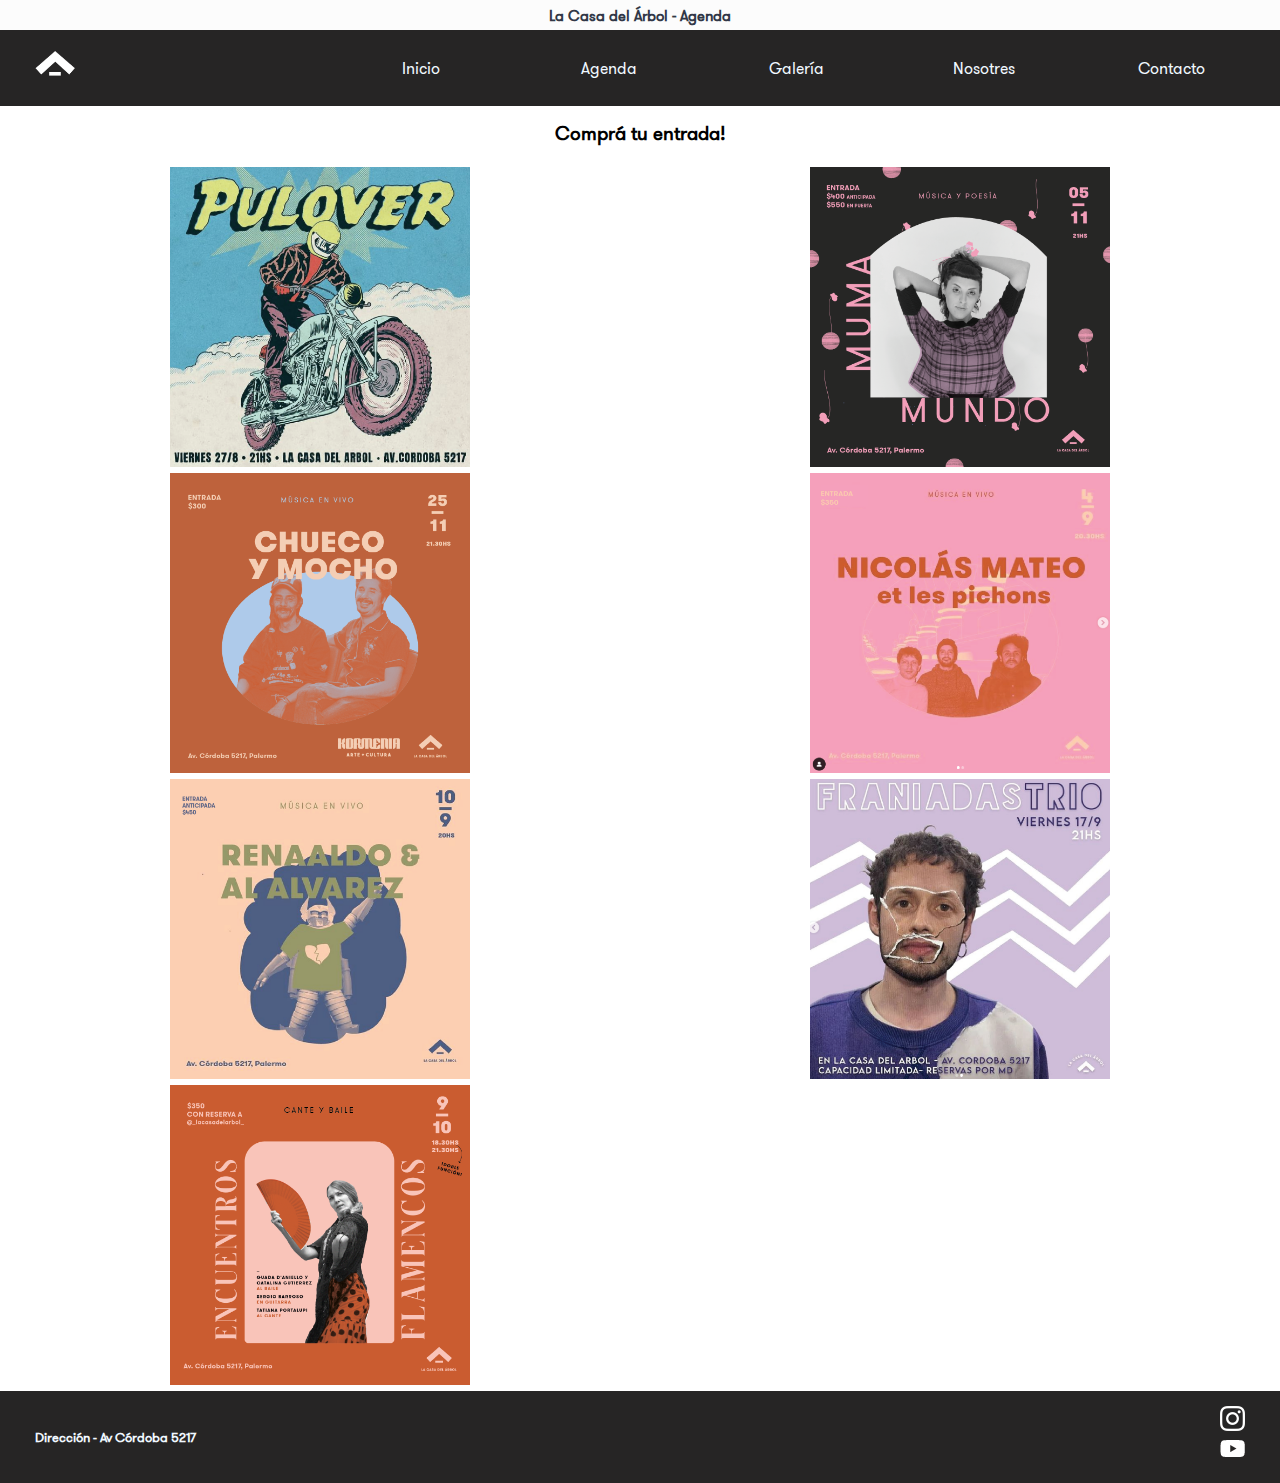
==== pages/agenda.html @ b46193fe "Primer commit" ====
<!DOCTYPE HTML>
<html>

<head>
    <meta charset="UTF-8">
    <meta http-equiv="X-UA-Compatible" content="IE=edge">
    <meta name="viewport" content="width=device-width, initial-scale=1.0">
    <title>La Casa del Árbol - Agenda</title>
    <link rel="stylesheet" href="../css/style.css">
</head>

<body class="gridBodyAgenda">
    <div class="tituloWeb"><h1>La Casa del Árbol - Agenda</h1></div>
    <header class="headerBox barraMenu">
        <nav class="menuInicio gridHeader">
            <div class="logoHeader">
                <a href="../index.html"><img src="../media/index/logo-header.png" alt="logo-header" class="logoHeaderStyle"></a>
            </div>
            <ul class="menuHeader">
                <li class="botoninicio">
                    <a href="../index.html">Inicio</a>
                </li>
                <li>
                    <a href="agenda.html">Agenda</a>
                </li>
                <li>
                    <a href="galeria.html">Galería</a>
                </li>
                <li>
                    <a href="nosotres.html">Nosotres</a>
                </li>
                <li>
                    <a href="contacto.html">Contacto</a>
                </li>
            </ul>
        </nav>
    </header>


    <section class="contenidoBodyAgenda">
        <h3 class="tituloAgenda">Comprá tu entrada!</h3>
        <div class="gridAgenda">
            <div>
                <img src="../media/agenda/1.png" alt="logo-arbol" class="imgAgenda">
            </div>
            <div>
                <img src="../media/agenda/10.png" alt="logo-arbol" class="imgAgenda">
            </div>
            <div>
                <img src="../media/agenda/11.png" alt="logo-arbol" class="imgAgenda">
            </div>
            <div>
                <img src="../media/agenda/2.png" alt="logo-arbol" class="imgAgenda">
            </div>
            <div>
                <img src="../media/agenda/3.png" alt="logo-arbol" class="imgAgenda">
            </div>
            <div>
                <img src="../media/agenda/4.png" alt="logo-arbol" class="imgAgenda">
            </div>
            <div>
                <img src="../media/agenda/6.png" alt="logo-arbol" class="imgAgenda">
            </div>
        
        </div>
    </section>

    <footer class="barraFooter">
        <div class="gridFooter">
            <div class="footerDireccion">
                <a target="_blank" href="https://g.page/lacasadelarbolcc?share">
                    <h5>Dirección - Av Córdoba 5217</h5>
                </a>
            </div>
            <div class="footerLogos">
                <ul>
                    <li class="footerInstagram">
                        <a target="_blank" href="https://www.instagram.com/_lacasadelarbol_/"><img src="../media/index/ig-logo.png" alt="foto" class="logoIg"></a>
                    </li>
                    <li class="footerYoutube">
                        <a target="_blank" href="https://www.youtube.com/channel/UCHJCUR9qUKdXYBjcB2bl7Xg"><img src="../media/index/yt-logo.png" alt="foto" class="logoYt"></a>
                    </li>
                </ul>
            </div>
        </div>
    </footer>
</body>

</html>
---- css/style.css ----
/* Tipografía */

@font-face {
    font-family: gt-walsheim;
    src: url('../media/fonts/GT-Walsheim-Pro-Regular.ttf');
}


/* Desformateador */

* {
    font-family: 'gt-walsheim', regular;
    margin: 0;
    padding: 0;
    box-sizing: border-box;
    text-decoration: none;
    list-style-type: none;
}


/* Barra Título */

h1 {
    color: rgb(49, 56, 71);
    font-size: 15px;
    padding: 5px;
    background-color: rgb(252, 252, 252);
}


/* Menú Superior */

.gridHeader {
    background-color: rgb(38, 37, 37);
    display: grid;
    grid-template-areas: "logoHeader menuHeader";
    grid-template-columns: 25% 75%;
}

.menuInicio {
    padding: 15px;
}

nav ul li {
    display: inline-block;
    inline-size: 70px;
}

.logoHeader {
    grid-area: logoHeader;
    display: flex;
    flex-direction: row;
    justify-content: flex-start;
    align-items: center;
    padding-left: 20px;
}

.menuHeader {
    grid-area: menuHeader;
    display: flex;
    flex-direction: row;
    justify-content: space-around;
    align-items: center;
    padding-right: 0px;
    flex-wrap: wrap;
}

.logoHeaderStyle {
    width: 40px;
}


/* Body General */

body {
    text-align: center;
}

a {
    color: aliceblue;
}


/* Footer General */

.gridFooter {
    background-color: rgb(38, 37, 37);
    padding: 15px;
    display: grid;
    grid-template-areas: "direccion logos";
    grid-template-columns: auto auto;
}

.logoIg {
    height: 25px;
}

.logoYt {
    height: 25px;
}

.footerDireccion {
    grid-area: direccion;
    display: flex;
    flex-direction: row;
    justify-content: flex-start;
    align-items: center;
    padding-left: 20px;
}

.footerLogos {
    grid-area: logos;
    display: flex;
    flex-direction: row;
    justify-content: flex-end;
    align-items: center;
    padding-right: 20px;
}


/* Página Index */

.gridBodyInicio {
    display: grid;
    grid-template-areas: "tituloWeb" "barraMenu" "contenidoBody" "barraFooter";
    grid-template-rows: 30px 100px auto 100px;
    grid-template-columns: auto;
}

.tituloWeb {
    grid-area: tituloWeb;
}

.barraMenu {
    grid-area: barraMenu;
}

.contenidoBody {
    grid-area: contenidoBody;
    display: flex;
    justify-content: center;
}

.logo {
    padding: 40px;
    margin: 200px;
    height: 300px;
}

.barraFooter {
    grid-area: barraFooter;
}


/* Página Agenda */

.gridBodyAgenda {
    display: grid;
    grid-template-areas: "tituloWeb" "barraMenu" "contenidoBodyAgenda" "barraFooter";
    grid-template-rows: 30px 70px auto 90px;
    grid-template-columns: auto;
}

.contenidoBodyAgenda {
    grid-area: contenidoBodyAgenda;
}

.imgAgenda {
    height: 300px;
}

.gridAgenda {
    display: grid;
    grid-template-columns: auto auto;
}


/* Página Galería */

.gridBodyGaleria {
    display: grid;
    grid-template-areas: "tituloWeb" "barraMenu" "contenidoBodyGaleria" "barraFooter";
    grid-template-rows: 30px 70px auto 90px;
    grid-template-columns: auto;
}

.contenidoBodyGaleria {
    grid-area: contenidoBodyGaleria;
}

.fotosGaleria {
    height: 270px;
}

.tituloGaleria,
.tituloAgenda {
    padding: 20px;
}

.grid-layout {
    background-color: rgb(255, 255, 255);
    padding: 20px;
    padding-bottom: 40px;
    display: grid;
    grid-template-areas: "auto auto";
    grid-template-columns: 50% 50%;
}

.caja {
    display: flex;
    background-color: rgb(255, 255, 255);
    justify-content: center;
    padding: 5px;
}

.c1 {
    background-color: rgb(255, 255, 255);
}


/* Página Nosotres */

.gridBodyNosotres {
    display: grid;
    grid-template-areas: "tituloWeb" "barraMenu" "contenidoBodyNosotres" "barraFooter";
    grid-template-rows: 30px 70px auto 90px;
    grid-template-columns: auto;
}

.contenidoBodyNosotres {
    grid-area: contenidoBodyNosotres;
}

.gridNosotres {
    display: grid;
    grid-template-rows: 8% auto auto;
    grid-template-areas: 'titulo' 'texto' 'imagen';
    grid-gap: 5px;
    justify-items: center;
}

.cajatituloNosotres {
    display: flex;
    grid-area: titulo;
    justify-content: center;
    align-items: center;
}

.tituloNosotres {
    display: flex;
    align-items: center;
}

.textoDescripcion {
    grid-area: texto;
    display: flex;
    align-items: center;
    height: auto;
    max-width: 600px;
    padding: 10px;
}

.imagenNosotres {
    grid-area: imagen;
    display: flex;
    min-width: 300px;
    max-width: 800px;
    justify-items: center;
    align-items: center;
    height: auto;
    padding: 40px;
    margin-bottom: 10px;
}


/* Página Contacto */

.gridBodyContacto {
    display: grid;
    grid-template-areas: "tituloWeb" "barraMenu" "contenidoBodyContacto" "barraFooter";
    grid-template-rows: 30px 70px auto 90px;
    grid-template-columns: auto;
}

.contenidoBodyContacto {
    grid-area: contenidoBodyContacto;
}

.espacioFotoContacto {
    display: flex;
    justify-content: center;
}

.fotoContacto {
    padding: 10px;
    height: 300px;
}

.formularioContacto {
    margin: 10px;
    padding: 18px;
}

.formu {
    display: flex;
    justify-items: center;
    align-items: center;
    flex-direction: column;
}


/* Media Queries */

@media screen and (max-width: 1920px) {}

@media screen and (max-width: 730px) {}

@media screen and (max-width: 460px) {
    /* Página Index */
    .gridBodyInicio {
        display: grid;
        grid-template-areas: "tituloWeb" "barraMenu" "contenidoBody" "barraFooter";
        grid-template-rows: auto 80px auto 100px;
        grid-template-columns: auto;
    }
    .barraMenu {
        grid-area: barraMenu;
    }
    h1 {
        display: none;
    }
    .gridHeader {
        background-color: rgb(38, 37, 37);
        display: grid;
        grid-template-areas: "logoHeader menuHeader";
        grid-template-columns: 25% 75%;
    }
    .menuHeader {
        grid-area: menuHeader;
        display: flex;
        flex-direction: column;
        justify-content: flex-end;
        align-items: flex-end;
        padding-right: 20px;
        flex-wrap: wrap;
    }
    .botoninicio {
        display: none;
    }
    .contenidoBody {
        grid-area: contenidoBody;
        display: flex;
        justify-content: center;
        margin-bottom: 80px;
        margin-top: 70px;
    }
    .logo {
        padding: 00px;
        margin: 70px;
        height: 120px;
    }
    .barraFooter {
        grid-area: barraFooter;
    }


    /* Página Agenda */
    .gridBodyAgenda {
        display: grid;
        grid-template-areas: 
        "barraMenu" "contenidoBodyAgenda"
        "barraFooter";
        grid-template-rows: 80px auto 100px;
        grid-template-columns: 100%;

    }
    .gridAgenda {
        display: grid;
        grid-template-columns: auto;
    }
    .imgAgenda {
        height: 200px;
    }

    .contenidoBodyAgenda {
        grid-area: contenidoBodyAgenda;
        margin-top: 50px;
    }

    /* Página Galeria */
    .gridBodyGaleria {
        display: grid;
        grid-template-areas: "barraMenu" "contenidoBodyGaleria" "barraFooter";
        grid-template-rows: 80px auto 100px;
        grid-template-columns: 100%;
    }
    .grid-layout {
        background-color: rgb(255, 255, 255);
        padding: 20px;
        padding-bottom: 40px;
        display: grid;
        grid-template-areas: "auto";
        grid-template-columns: 100%;
    }
    .contenidoBodyGaleria {
        margin-top: 70px;
    }

    .fotosGaleria {
        height: 150px;
    }

    h1 {
        display: none;
    }


    /* Página Nosotres */
    .gridBodyNosotres {
        display: grid;
        grid-template-areas: 
        "barraMenu" "contenidoBodyNosotres"
        "barraFooter";
        grid-template-rows: auto auto auto;
        grid-template-columns: 100%;

    }

    .gridNosotres {
        display: grid;
        grid-template-rows: 8% auto auto;
        grid-template-areas: 'titulo' 'texto' 'imagen';
        grid-template-columns: 100%;
        grid-gap: 0px;
        justify-items: center;
        margin-top: 70px;
        margin-bottom: 40px;

    }

    .textoDescripcion {
        grid-area: texto;
        display: flex;
        align-items: center;
        height: auto;
        width: 100%;
        padding: 30px;
    }
    
    .imagenNosotres {
        grid-area: imagen;
        display: flex;
        justify-items: center;
        align-items: center;
        width: 100%;
    }
    /* Página Contacto */
    .gridBodyContacto {
        display: grid;
        grid-template-areas: 
        "barraMenu" "contenidoBodyContacto"
        "barraFooter";
        grid-template-rows: auto auto auto;
        grid-template-columns: 100%;

    }

    .fotoContacto {
        padding: 10px;
        height: 180px;
    }
    
    .formularioContacto {
        margin: 10px;
        padding: 18px;
        margin-top: 50px;
        margin-bottom: 10px;
    }
    
    .formu {
        display: flex;
        justify-items: center;
        align-items: center;
        flex-direction: column;
    }

}
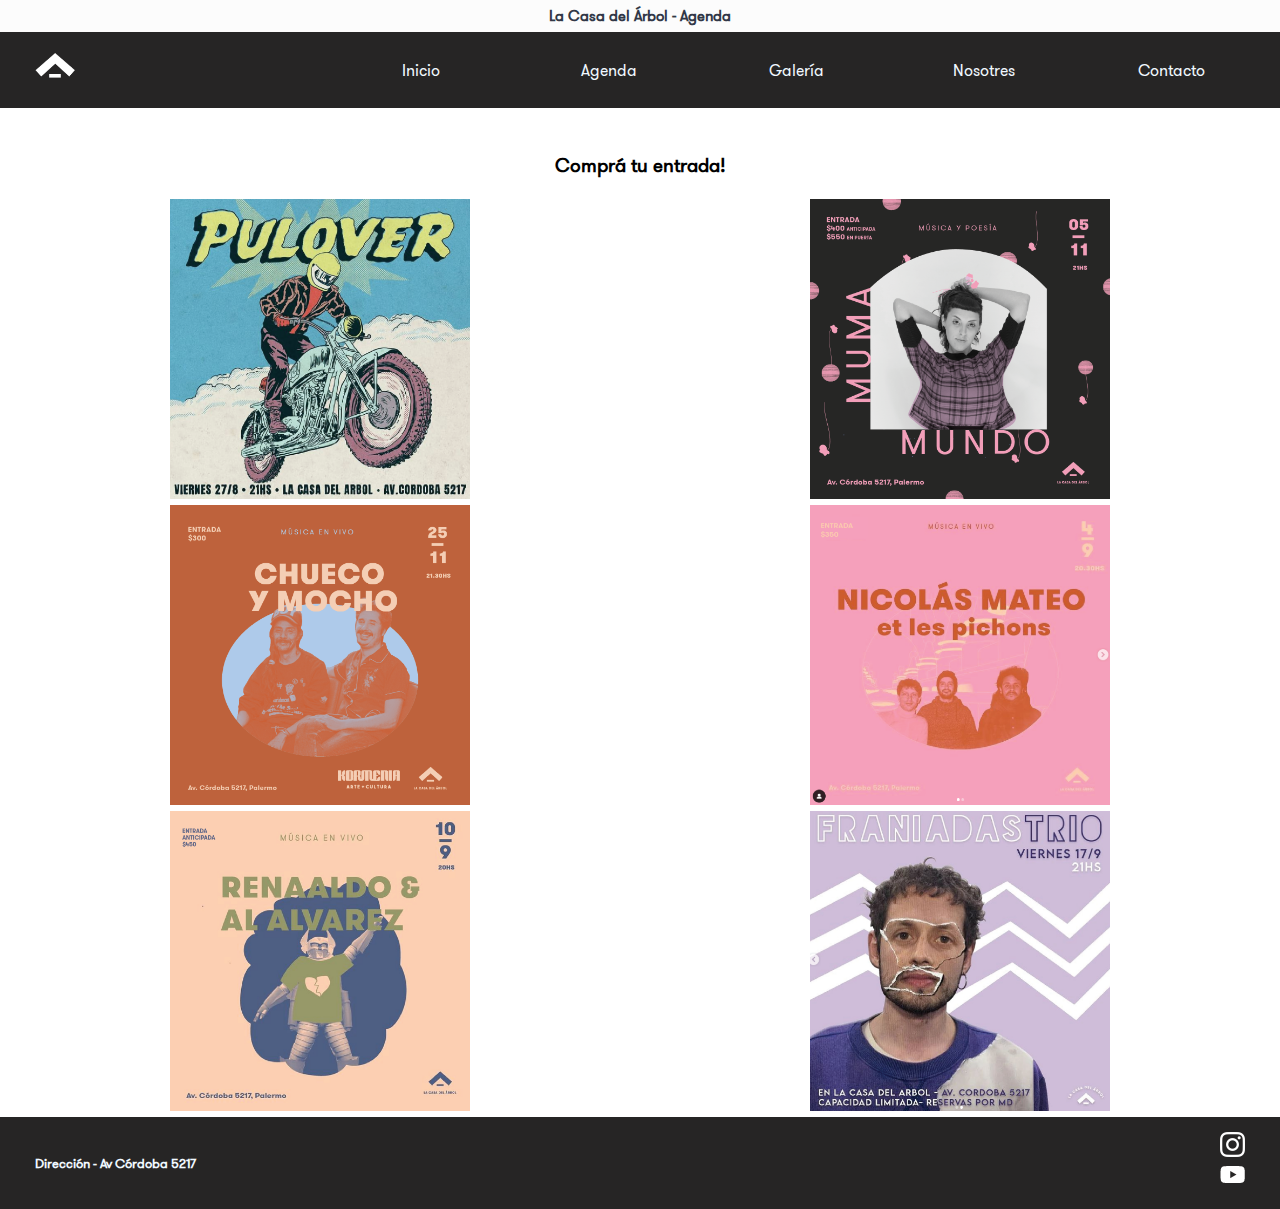
==== commit 9c827b1e: "Segundo commit" ====
--- a/pages/agenda.html
+++ b/pages/agenda.html
@@ -10,7 +10,9 @@
 </head>
 
 <body class="gridBodyAgenda">
-    <div class="tituloWeb"><h1>La Casa del Árbol - Agenda</h1></div>
+    <div class="tituloWeb">
+        <h1>La Casa del Árbol - Agenda</h1>
+    </div>
     <header class="headerBox barraMenu">
         <nav class="menuInicio gridHeader">
             <div class="logoHeader">
@@ -39,29 +41,47 @@
 
     <section class="contenidoBodyAgenda">
         <h3 class="tituloAgenda">Comprá tu entrada!</h3>
-        <div class="gridAgenda">
-            <div>
-                <img src="../media/agenda/1.png" alt="logo-arbol" class="imgAgenda">
+        <div class="gridAgenda ">
+            <div class="container"> <img src="../media/agenda/1.png" alt="logo-arbol" class="imgAgenda">
+                <div class="overlay">
+                    <div class="text">
+                        <a target="_blank" href="https://www.passline.com/productora/3146512-el-arbol-cultural-sas">Comprar en passline</a></div>
+                </div>
             </div>
-            <div>
-                <img src="../media/agenda/10.png" alt="logo-arbol" class="imgAgenda">
+            <div class="container"> <img src="../media/agenda/10.png" alt="logo-arbol" class="imgAgenda">
+                <div class="overlay">
+                    <div class="text">
+                        <a target="_blank" href="https://www.passline.com/productora/3146512-el-arbol-cultural-sas">Comprar en passline</a></div>
+                </div>
             </div>
-            <div>
+            <div class="container">
                 <img src="../media/agenda/11.png" alt="logo-arbol" class="imgAgenda">
+                <div class="overlay">
+                    <div class="text">
+                        <a target="_blank" href="https://www.passline.com/productora/3146512-el-arbol-cultural-sas">Comprar en passline</a></div>
+                </div>
             </div>
-            <div>
+            <div class="container">
                 <img src="../media/agenda/2.png" alt="logo-arbol" class="imgAgenda">
+                <div class="overlay">
+                    <div class="text">
+                        <a target="_blank" href="https://www.passline.com/productora/3146512-el-arbol-cultural-sas">Comprar en passline</a></div>
+                </div>
             </div>
-            <div>
+            <div class="container">
                 <img src="../media/agenda/3.png" alt="logo-arbol" class="imgAgenda">
+                <div class="overlay">
+                    <div class="text">
+                        <a target="_blank" href="https://www.passline.com/productora/3146512-el-arbol-cultural-sas">Comprar en passline</a></div>
+                </div>
             </div>
-            <div>
+            <div class="container">
                 <img src="../media/agenda/4.png" alt="logo-arbol" class="imgAgenda">
+                <div class="overlay">
+                    <div class="text">
+                        <a target="_blank" href="https://www.passline.com/productora/3146512-el-arbol-cultural-sas">Comprar en passline</a></div>
+                </div>
             </div>
-            <div>
-                <img src="../media/agenda/6.png" alt="logo-arbol" class="imgAgenda">
-            </div>
-        
         </div>
     </section>
 
--- a/css/style.css
+++ b/css/style.css
@@ -123,7 +123,7 @@
 .gridBodyInicio {
     display: grid;
     grid-template-areas: "tituloWeb" "barraMenu" "contenidoBody" "barraFooter";
-    grid-template-rows: 30px 100px auto 100px;
+    grid-template-rows: auto 100px auto auto;
     grid-template-columns: auto;
 }
 
@@ -145,6 +145,17 @@
     padding: 40px;
     margin: 200px;
     height: 300px;
+    animation-name: logoIn;
+    animation-duration: 3s;
+}
+
+@keyframes logoIn {
+    0% {
+        opacity: 0;
+    }
+    100% {
+        opacity: 2;
+    }
 }
 
 .barraFooter {
@@ -157,7 +168,7 @@
 .gridBodyAgenda {
     display: grid;
     grid-template-areas: "tituloWeb" "barraMenu" "contenidoBodyAgenda" "barraFooter";
-    grid-template-rows: 30px 70px auto 90px;
+    grid-template-rows: auto 100px auto auto;
     grid-template-columns: auto;
 }
 
@@ -169,6 +180,38 @@
     height: 300px;
 }
 
+.container {
+    position: relative;
+    width: 100%;
+}
+
+.overlay {
+    position: absolute;
+    top: 0;
+    bottom: 0;
+    left: 0;
+    right: 0;
+    height: 100%;
+    width: 100%;
+    opacity: 0;
+    transition: .5s ease;
+    background-color: rgb(38, 37, 37);
+}
+
+.container:hover .overlay {
+    opacity: 1;
+}
+
+.text {
+    color: white;
+    font-size: 20px;
+    position: absolute;
+    top: 50%;
+    left: 50%;
+    transform: translate(-50%, -50%);
+    -ms-transform: translate(-50%, -50%);
+}
+
 .gridAgenda {
     display: grid;
     grid-template-columns: auto auto;
@@ -180,7 +223,7 @@
 .gridBodyGaleria {
     display: grid;
     grid-template-areas: "tituloWeb" "barraMenu" "contenidoBodyGaleria" "barraFooter";
-    grid-template-rows: 30px 70px auto 90px;
+    grid-template-rows: auto 100px auto auto;
     grid-template-columns: auto;
 }
 
@@ -190,6 +233,11 @@
 
 .fotosGaleria {
     height: 270px;
+    animation-name: galeria;
+}
+
+.fotosGaleria:hover {
+    opacity: 0.5;
 }
 
 .tituloGaleria,
@@ -223,7 +271,7 @@
 .gridBodyNosotres {
     display: grid;
     grid-template-areas: "tituloWeb" "barraMenu" "contenidoBodyNosotres" "barraFooter";
-    grid-template-rows: 30px 70px auto 90px;
+    grid-template-rows: auto 100px auto auto;
     grid-template-columns: auto;
 }
 
@@ -278,7 +326,7 @@
 .gridBodyContacto {
     display: grid;
     grid-template-areas: "tituloWeb" "barraMenu" "contenidoBodyContacto" "barraFooter";
-    grid-template-rows: 30px 70px auto 90px;
+    grid-template-rows: auto auto auto auto;
     grid-template-columns: auto;
 }
 
@@ -320,7 +368,7 @@
     .gridBodyInicio {
         display: grid;
         grid-template-areas: "tituloWeb" "barraMenu" "contenidoBody" "barraFooter";
-        grid-template-rows: auto 80px auto 100px;
+        grid-template-rows: auto 80px auto auto;
         grid-template-columns: auto;
     }
     .barraMenu {
@@ -362,17 +410,12 @@
     .barraFooter {
         grid-area: barraFooter;
     }
-
-
     /* Página Agenda */
     .gridBodyAgenda {
         display: grid;
-        grid-template-areas: 
-        "barraMenu" "contenidoBodyAgenda"
-        "barraFooter";
-        grid-template-rows: 80px auto 100px;
+        grid-template-areas: "barraMenu" "contenidoBodyAgenda" "barraFooter";
+        grid-template-rows: 80px auto auto;
         grid-template-columns: 100%;
-
     }
     .gridAgenda {
         display: grid;
@@ -381,12 +424,10 @@
     .imgAgenda {
         height: 200px;
     }
-
     .contenidoBodyAgenda {
         grid-area: contenidoBodyAgenda;
         margin-top: 50px;
     }
-
     /* Página Galeria */
     .gridBodyGaleria {
         display: grid;
@@ -405,27 +446,19 @@
     .contenidoBodyGaleria {
         margin-top: 70px;
     }
-
     .fotosGaleria {
         height: 150px;
     }
-
     h1 {
         display: none;
     }
-
-
     /* Página Nosotres */
     .gridBodyNosotres {
         display: grid;
-        grid-template-areas: 
-        "barraMenu" "contenidoBodyNosotres"
-        "barraFooter";
+        grid-template-areas: "barraMenu" "contenidoBodyNosotres" "barraFooter";
         grid-template-rows: auto auto auto;
         grid-template-columns: 100%;
-
-    }
-
+    }
     .gridNosotres {
         display: grid;
         grid-template-rows: 8% auto auto;
@@ -435,9 +468,7 @@
         justify-items: center;
         margin-top: 70px;
         margin-bottom: 40px;
-
-    }
-
+    }
     .textoDescripcion {
         grid-area: texto;
         display: flex;
@@ -446,7 +477,6 @@
         width: 100%;
         padding: 30px;
     }
-    
     .imagenNosotres {
         grid-area: imagen;
         display: flex;
@@ -457,31 +487,24 @@
     /* Página Contacto */
     .gridBodyContacto {
         display: grid;
-        grid-template-areas: 
-        "barraMenu" "contenidoBodyContacto"
-        "barraFooter";
+        grid-template-areas: "barraMenu" "contenidoBodyContacto" "barraFooter";
         grid-template-rows: auto auto auto;
         grid-template-columns: 100%;
-
-    }
-
+    }
     .fotoContacto {
         padding: 10px;
         height: 180px;
     }
-    
     .formularioContacto {
         margin: 10px;
         padding: 18px;
         margin-top: 50px;
         margin-bottom: 10px;
     }
-    
     .formu {
         display: flex;
         justify-items: center;
         align-items: center;
         flex-direction: column;
     }
-
 }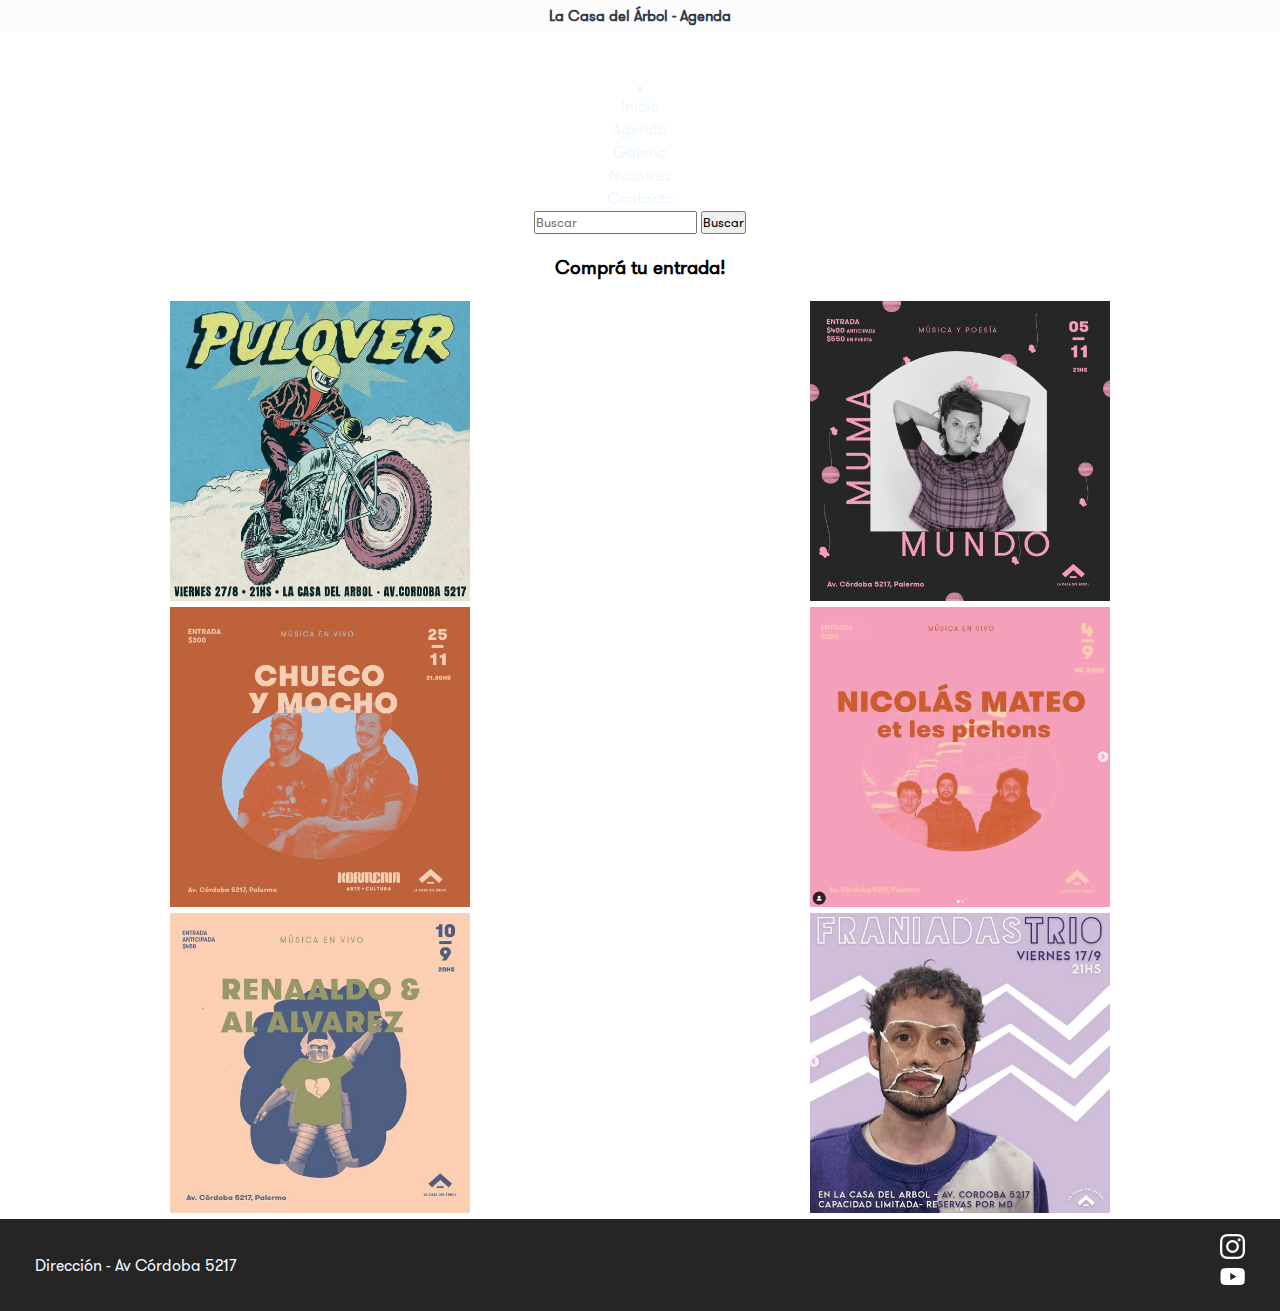
==== commit 5939fc0a: "Agrego Bootstrap" ====
--- a/pages/agenda.html
+++ b/pages/agenda.html
@@ -1,109 +1,182 @@
 <!DOCTYPE HTML>
 <html>
+    <head>
 
-<head>
-    <meta charset="UTF-8">
-    <meta http-equiv="X-UA-Compatible" content="IE=edge">
-    <meta name="viewport" content="width=device-width, initial-scale=1.0">
-    <title>La Casa del Árbol - Agenda</title>
-    <link rel="stylesheet" href="../css/style.css">
-</head>
+        <!-- Requiered meta tags -->
+        <meta charset="UTF-8">
+        <meta http-equiv="X-UA-Compatible" content="IE=edge">
+        <meta name="viewport" content="width=device-width, initial-scale=1.0">
+    
+        <!-- Bootstrap CSS -->
+        <link href="https://cdn.jsdelivr.net/npm/bootstrap@5.2.0-beta1/dist/css/bootstrap.min.css" rel="stylesheet" integrity="sha384-0evHe/X+R7YkIZDRvuzKMRqM+OrBnVFBL6DOitfPri4tjfHxaWutUpFmBp4vmVor" crossorigin="anonymous">
+        <link rel="stylesheet" href="../css/style.css">
+    
+        <!-- Título -->
+        <title>La Casa del Árbol - Agenda</title>
+    
+    </head>
 
-<body class="gridBodyAgenda">
-    <div class="tituloWeb">
-        <h1>La Casa del Árbol - Agenda</h1>
-    </div>
-    <header class="headerBox barraMenu">
-        <nav class="menuInicio gridHeader">
-            <div class="logoHeader">
-                <a href="../index.html"><img src="../media/index/logo-header.png" alt="logo-header" class="logoHeaderStyle"></a>
-            </div>
-            <ul class="menuHeader">
-                <li class="botoninicio">
-                    <a href="../index.html">Inicio</a>
-                </li>
-                <li>
-                    <a href="agenda.html">Agenda</a>
-                </li>
-                <li>
-                    <a href="galeria.html">Galería</a>
-                </li>
-                <li>
-                    <a href="nosotres.html">Nosotres</a>
-                </li>
-                <li>
-                    <a href="contacto.html">Contacto</a>
-                </li>
-            </ul>
-        </nav>
-    </header>
+    <body>
+        <!-- Header -->
+        <header>
+            <div class="container-brakpoint">
+                <div class="row">
+                    <div class="col">
+                        <div class="headerBox barraMenu">
+                            <div class="tituloWeb">
+                                <h1>La Casa del Árbol - Agenda</h1>
+                            </div>
 
+                        <!-- Nav Anterior -->
 
-    <section class="contenidoBodyAgenda">
-        <h3 class="tituloAgenda">Comprá tu entrada!</h3>
-        <div class="gridAgenda ">
-            <div class="container"> <img src="../media/agenda/1.png" alt="logo-arbol" class="imgAgenda">
-                <div class="overlay">
-                    <div class="text">
-                        <a target="_blank" href="https://www.passline.com/productora/3146512-el-arbol-cultural-sas">Comprar en passline</a></div>
+                        <!-- <nav class="menuInicio gridHeader">
+                            <div class="logoHeader">
+                                <a href="index.html"><img src="../media/index/logo-header.png" alt="logo-header" class="logoHeaderStyle"></a>
+                            </div>
+                            <div class="menuHeader">
+                                <div class="botoninicio">
+                                    <a href="../index.html">Inicio</a>
+                                </div>
+                                <div>
+                                    <a href="agenda.html">Agenda</a>
+                                </div>
+                                <div>
+                                    <a href="galeria.html">Galería</a>
+                                </div>
+                                <div>
+                                    <a href="nosotres.html">Nosotres</a>
+                                </div>
+                                <div>
+                                    <a href="contacto.html">Contacto</a>
+                            </div>
+                            </div>
+                        </nav> -->
+                        
+                        <!-- Nav con Bootstrap -->
+
+                            <nav class="navbar navbar-expand-lg navbar-dark bg-dark">
+                                <div class="container-fluid">
+                                    <a class="navbar-brand" href="../index.html">
+                                        <img src="../media/index/logo-header.png" alt="logo-header" class="logoHeaderStyle"></a>
+                                <button class="navbar-toggler" type="button" data-bs-toggle="collapse" data-bs-target="#navbarSupportedContent" aria-controls="navbarSupportedContent" aria-expanded="false" aria-label="Toggle navigation">
+                                    <span class="navbar-toggler-icon"></span>
+                                </button>
+                                <div class="collapse navbar-collapse" id="navbarSupportedContent">
+                                    <ul class="navbar-nav me-auto mb-2 mb-lg-0">
+                                        <li class="nav-item">
+                                            <a class="nav-link active" aria-current="page"  href="../index.html">Inicio</a>
+                                        </li>
+                                        <li class="nav-item">
+                                            <a class="nav-link active" aria-current="page" href="agenda.html">Agenda</a>
+                                        </li>
+                                        <li class="nav-item">
+                                            <a class="nav-link active" aria-current="page" href="galeria.html">Galería</a>
+                                        </li>
+                                        <li class="nav-item">
+                                            <a class="nav-link active" aria-current="page" href="nosotres.html">Nosotres</a>
+                                        </li>
+                                        <li class="nav-item">
+                                            <a class="nav-link active" aria-current="page" href="contacto.html">Contacto</a>
+                                        </li>
+                                    </ul>
+                                    <form class="d-flex" role="search">
+                                    <input class="form-control me-2" type="search" placeholder="Buscar" aria-label="Search">
+                                    <button class="btn btn-light" type="submit">Buscar
+                                    </button>
+                                    </form>
+                                </div>
+                                </div>
+                            </nav>
+                        </div>
+                    </div>
                 </div>
             </div>
-            <div class="container"> <img src="../media/agenda/10.png" alt="logo-arbol" class="imgAgenda">
-                <div class="overlay">
-                    <div class="text">
-                        <a target="_blank" href="https://www.passline.com/productora/3146512-el-arbol-cultural-sas">Comprar en passline</a></div>
+        </header>
+
+        <!-- Section -->
+        <section>
+            <div class="row">
+                <div class="col">
+                    <div class="contenidoBodyAgenda">
+                        <h3 class="tituloAgenda">Comprá tu entrada!</h3>
+                        <div class="gridAgenda ">
+                            <div class="container"> <img src="../media/agenda/1.png" alt="logo-arbol" class="imgAgenda">
+                                <div class="overlay">
+                                    <div class="text">
+                                        <a target="_blank" href="https://www.passline.com/productora/3146512-el-arbol-cultural-sas">Comprar en passline</a></div>
+                                </div>
+                            </div>
+                            <div class="container"> <img src="../media/agenda/10.png" alt="logo-arbol" class="imgAgenda">
+                                <div class="overlay">
+                                    <div class="text">
+                                        <a target="_blank" href="https://www.passline.com/productora/3146512-el-arbol-cultural-sas">Comprar en passline</a></div>
+                                </div>
+                            </div>
+                            <div class="container">
+                                <img src="../media/agenda/11.png" alt="logo-arbol" class="imgAgenda">
+                                <div class="overlay">
+                                    <div class="text">
+                                        <a target="_blank" href="https://www.passline.com/productora/3146512-el-arbol-cultural-sas">Comprar en passline</a></div>
+                                </div>
+                            </div>
+                            <div class="container">
+                                <img src="../media/agenda/2.png" alt="logo-arbol" class="imgAgenda">
+                                <div class="overlay">
+                                    <div class="text">
+                                        <a target="_blank" href="https://www.passline.com/productora/3146512-el-arbol-cultural-sas">Comprar en passline</a></div>
+                                </div>
+                            </div>
+                            <div class="container">
+                                <img src="../media/agenda/3.png" alt="logo-arbol" class="imgAgenda">
+                                <div class="overlay">
+                                    <div class="text">
+                                        <a target="_blank" href="https://www.passline.com/productora/3146512-el-arbol-cultural-sas">Comprar en passline</a></div>
+                                </div>
+                            </div>
+                            <div class="container">
+                                <img src="../media/agenda/4.png" alt="logo-arbol" class="imgAgenda">
+                                <div class="overlay">
+                                    <div class="text">
+                                        <a target="_blank" href="https://www.passline.com/productora/3146512-el-arbol-cultural-sas">Comprar en passline</a></div>
+                                </div>
+                            </div>
+                        </div>
+                    </div>
                 </div>
             </div>
-            <div class="container">
-                <img src="../media/agenda/11.png" alt="logo-arbol" class="imgAgenda">
-                <div class="overlay">
-                    <div class="text">
-                        <a target="_blank" href="https://www.passline.com/productora/3146512-el-arbol-cultural-sas">Comprar en passline</a></div>
+        </section>
+
+        <!-- Footer -->
+        <footer>
+            <div class="row">
+                <div class="col">
+                    <div class="barraFooter">
+                        <div class="gridFooter">
+
+                        <!-- Logos y Dirección -->
+                            <div class="footerDireccion">
+                                <a target="_blank" href="https://g.page/lacasadelarbolcc?share">
+                                    <h8>Dirección - Av Córdoba 5217</h8>
+                                </a>
+                            </div>
+                            <div class="footerLogos">
+                                <div>
+                                    <div class="footerInstagram">
+                                        <a target="_blank" href="https://www.instagram.com/_lacasadelarbol_/"><img src="../media/index/ig-logo.png" alt="foto" class="logoIg"></a>
+                                    </div>
+                                    <div class="footerYoutube">
+                                        <a target="_blank" href="https://www.youtube.com/channel/UCHJCUR9qUKdXYBjcB2bl7Xg"><img src="../media/index/yt-logo.png" alt="foto" class="logoYt"></a>
+                                    </div>
+                                </div>
+                            </div>
+                        </div>
+
+                        <!-- Bootrstap JS -->
+                        <script src="https://cdn.jsdelivr.net/npm/bootstrap@5.2.0-beta1/dist/js/bootstrap.bundle.min.js" integrity="sha384-pprn3073KE6tl6bjs2QrFaJGz5/SUsLqktiwsUTF55Jfv3qYSDhgCecCxMW52nD2" crossorigin="anonymous"></script>
+                    </div>
                 </div>
             </div>
-            <div class="container">
-                <img src="../media/agenda/2.png" alt="logo-arbol" class="imgAgenda">
-                <div class="overlay">
-                    <div class="text">
-                        <a target="_blank" href="https://www.passline.com/productora/3146512-el-arbol-cultural-sas">Comprar en passline</a></div>
-                </div>
-            </div>
-            <div class="container">
-                <img src="../media/agenda/3.png" alt="logo-arbol" class="imgAgenda">
-                <div class="overlay">
-                    <div class="text">
-                        <a target="_blank" href="https://www.passline.com/productora/3146512-el-arbol-cultural-sas">Comprar en passline</a></div>
-                </div>
-            </div>
-            <div class="container">
-                <img src="../media/agenda/4.png" alt="logo-arbol" class="imgAgenda">
-                <div class="overlay">
-                    <div class="text">
-                        <a target="_blank" href="https://www.passline.com/productora/3146512-el-arbol-cultural-sas">Comprar en passline</a></div>
-                </div>
-            </div>
-        </div>
-    </section>
+        </footer>
 
-    <footer class="barraFooter">
-        <div class="gridFooter">
-            <div class="footerDireccion">
-                <a target="_blank" href="https://g.page/lacasadelarbolcc?share">
-                    <h5>Dirección - Av Córdoba 5217</h5>
-                </a>
-            </div>
-            <div class="footerLogos">
-                <ul>
-                    <li class="footerInstagram">
-                        <a target="_blank" href="https://www.instagram.com/_lacasadelarbol_/"><img src="../media/index/ig-logo.png" alt="foto" class="logoIg"></a>
-                    </li>
-                    <li class="footerYoutube">
-                        <a target="_blank" href="https://www.youtube.com/channel/UCHJCUR9qUKdXYBjcB2bl7Xg"><img src="../media/index/yt-logo.png" alt="foto" class="logoYt"></a>
-                    </li>
-                </ul>
-            </div>
-        </div>
-    </footer>
-</body>
-
+    </body>
 </html>--- a/css/style.css
+++ b/css/style.css
@@ -4,7 +4,6 @@
     font-family: gt-walsheim;
     src: url('../media/fonts/GT-Walsheim-Pro-Regular.ttf');
 }
-
 
 /* Desformateador */
 
@@ -41,11 +40,6 @@
     padding: 15px;
 }
 
-nav ul li {
-    display: inline-block;
-    inline-size: 70px;
-}
-
 .logoHeader {
     grid-area: logoHeader;
     display: flex;
@@ -67,6 +61,9 @@
 
 .logoHeaderStyle {
     width: 40px;
+    margin-left: 10px;
+    display: flex;
+    align-content: center;
 }
 
 
@@ -143,8 +140,9 @@
 
 .logo {
     padding: 40px;
-    margin: 200px;
     height: 300px;
+    margin-top: 50%;
+    margin-bottom: 50%;
     animation-name: logoIn;
     animation-duration: 3s;
 }
@@ -311,11 +309,10 @@
 .imagenNosotres {
     grid-area: imagen;
     display: flex;
-    min-width: 300px;
-    max-width: 800px;
     justify-items: center;
     align-items: center;
     height: auto;
+    width: 100%;
     padding: 40px;
     margin-bottom: 10px;
 }
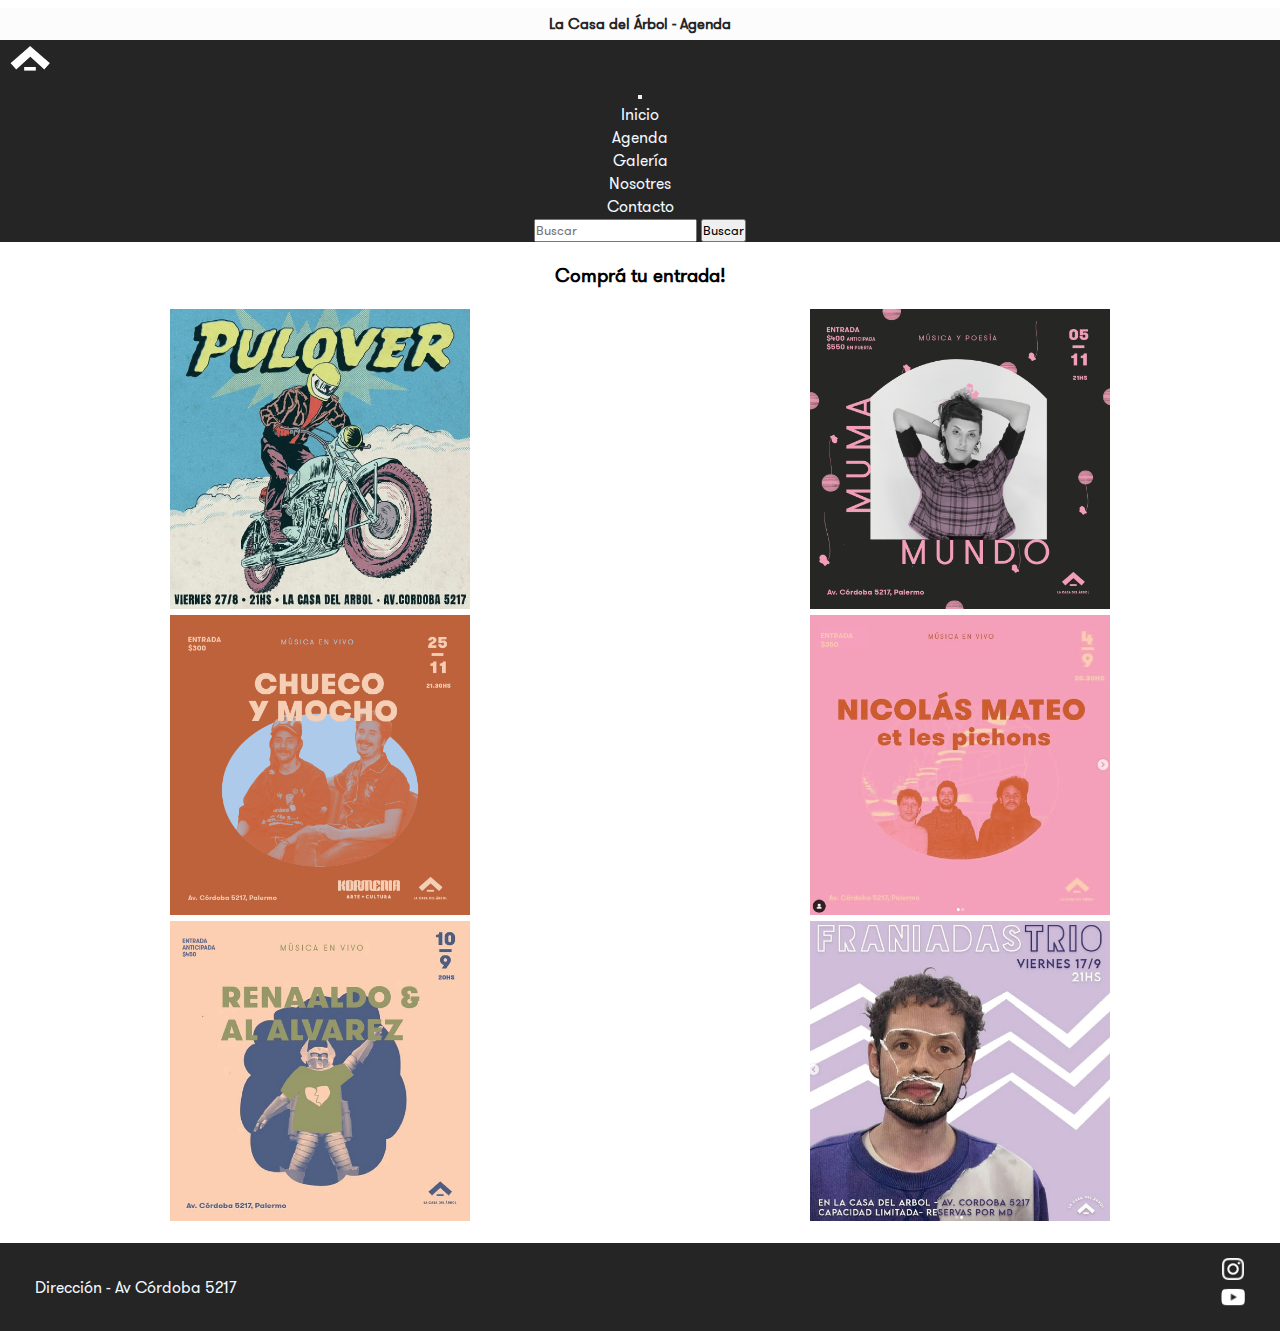
==== commit 48da1105: "Ajuste de colores y tamaños" ====
--- a/pages/agenda.html
+++ b/pages/agenda.html
@@ -27,34 +27,9 @@
                                 <h1>La Casa del Árbol - Agenda</h1>
                             </div>
 
-                        <!-- Nav Anterior -->
-
-                        <!-- <nav class="menuInicio gridHeader">
-                            <div class="logoHeader">
-                                <a href="index.html"><img src="../media/index/logo-header.png" alt="logo-header" class="logoHeaderStyle"></a>
-                            </div>
-                            <div class="menuHeader">
-                                <div class="botoninicio">
-                                    <a href="../index.html">Inicio</a>
-                                </div>
-                                <div>
-                                    <a href="agenda.html">Agenda</a>
-                                </div>
-                                <div>
-                                    <a href="galeria.html">Galería</a>
-                                </div>
-                                <div>
-                                    <a href="nosotres.html">Nosotres</a>
-                                </div>
-                                <div>
-                                    <a href="contacto.html">Contacto</a>
-                            </div>
-                            </div>
-                        </nav> -->
-                        
                         <!-- Nav con Bootstrap -->
 
-                            <nav class="navbar navbar-expand-lg navbar-dark bg-dark">
+                            <nav class="navbar navbar-expand-lg navbar-dark" style="background-color: rgb(38, 37, 37);">
                                 <div class="container-fluid">
                                     <a class="navbar-brand" href="../index.html">
                                         <img src="../media/index/logo-header.png" alt="logo-header" class="logoHeaderStyle"></a>
--- a/css/style.css
+++ b/css/style.css
@@ -20,10 +20,14 @@
 /* Barra Título */
 
 h1 {
-    color: rgb(49, 56, 71);
+    color: rgb(38, 37, 37);
     font-size: 15px;
+    margin-top: 0.5rem;
     padding: 5px;
     background-color: rgb(252, 252, 252);
+    display: flex;
+    align-items:center;
+    justify-content: center;
 }
 
 
@@ -66,6 +70,10 @@
     align-content: center;
 }
 
+.bg-dark{
+    background-color: rgb(38, 37, 37);
+}
+
 
 /* Body General */
 
@@ -75,6 +83,7 @@
 
 a {
     color: aliceblue;
+    text-decoration: none;
 }
 
 
@@ -89,11 +98,11 @@
 }
 
 .logoIg {
-    height: 25px;
+    height: 22px;
 }
 
 .logoYt {
-    height: 25px;
+    height: 24px;
 }
 
 .footerDireccion {
@@ -103,6 +112,11 @@
     justify-content: flex-start;
     align-items: center;
     padding-left: 20px;
+}
+
+h6{
+    font-size: 90%;
+    text-decoration: none;
 }
 
 .footerLogos {
@@ -160,7 +174,6 @@
     grid-area: barraFooter;
 }
 
-
 /* Página Agenda */
 
 .gridBodyAgenda {
@@ -172,6 +185,7 @@
 
 .contenidoBodyAgenda {
     grid-area: contenidoBodyAgenda;
+    margin-bottom: 1rem;
 }
 
 .imgAgenda {
@@ -295,15 +309,18 @@
 .tituloNosotres {
     display: flex;
     align-items: center;
+    margin-top: 1rem;
 }
 
 .textoDescripcion {
     grid-area: texto;
     display: flex;
-    align-items: center;
+    align-content: center;
+    justify-content: center;
     height: auto;
     max-width: 600px;
-    padding: 10px;
+    padding: 1rem;
+    margin-top: 0.5rem;
 }
 
 .imagenNosotres {
@@ -314,6 +331,7 @@
     height: auto;
     width: 100%;
     padding: 40px;
+    margin-top: -10px;
     margin-bottom: 10px;
 }
 
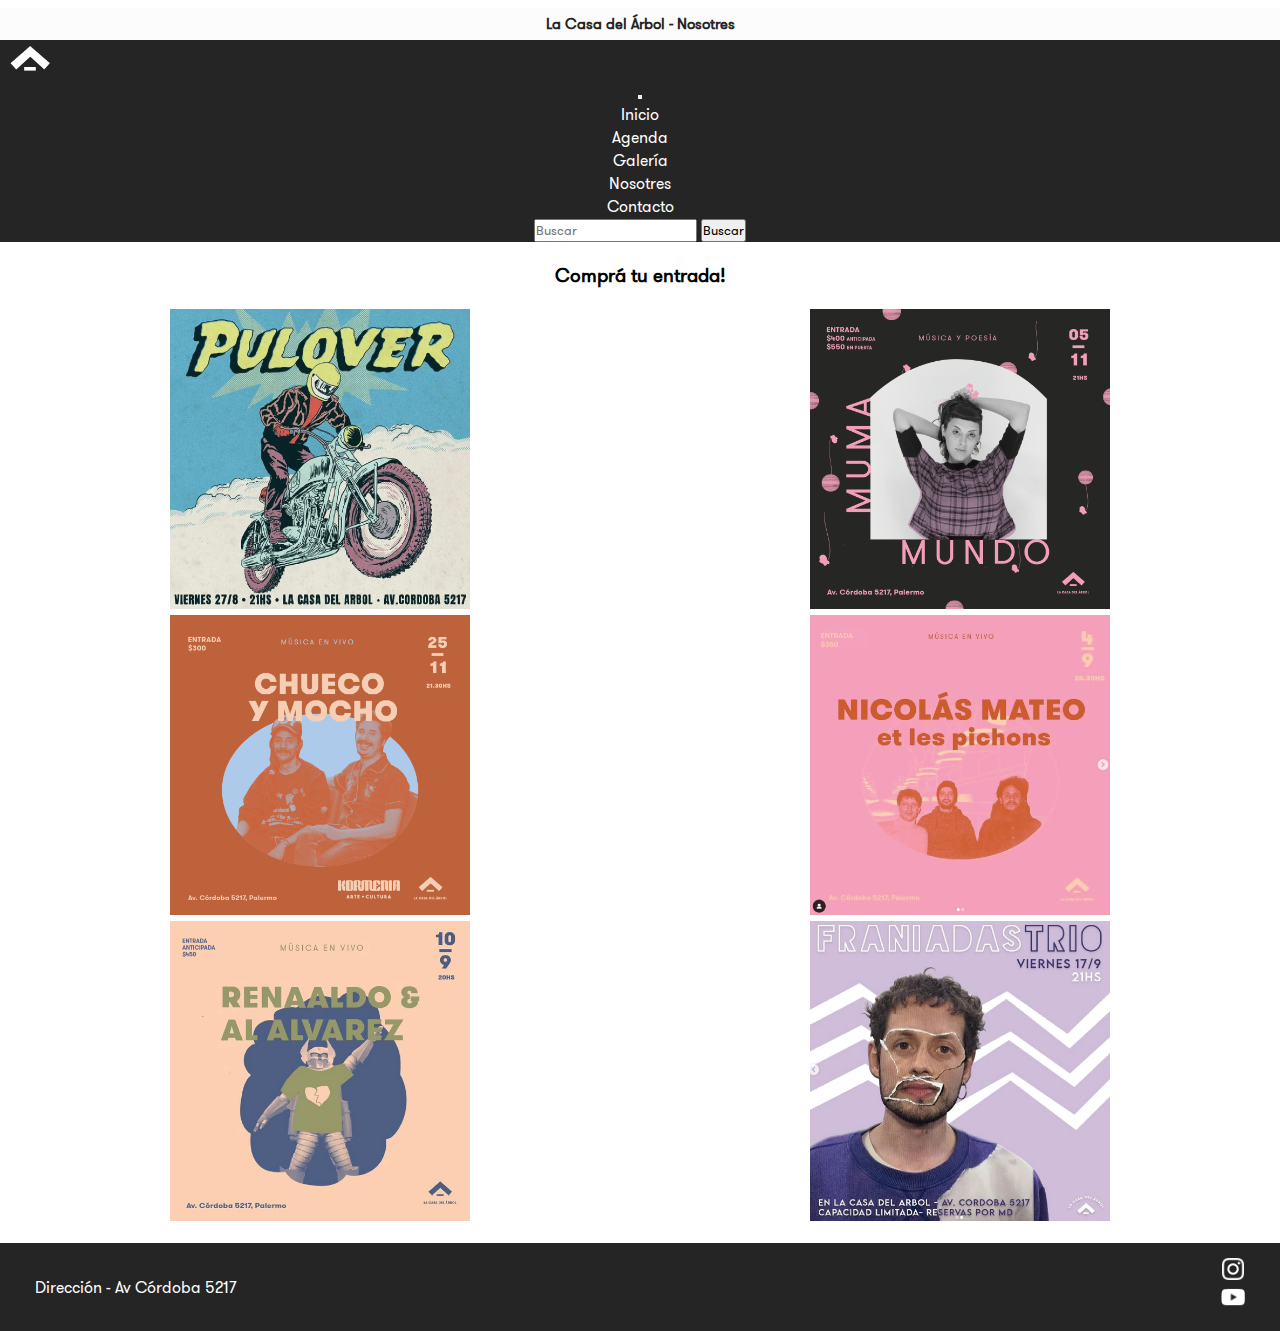
==== commit 9ae91ea4: "Mejoras SASS" ====
--- a/pages/agenda.html
+++ b/pages/agenda.html
@@ -24,42 +24,43 @@
                     <div class="col">
                         <div class="headerBox barraMenu">
                             <div class="tituloWeb">
-                                <h1>La Casa del Árbol - Agenda</h1>
+                                <h1>La Casa del Árbol - Nosotres</h1>
                             </div>
 
-                        <!-- Nav con Bootstrap -->
+                            <!-- Nav con Bootstrap -->
 
                             <nav class="navbar navbar-expand-lg navbar-dark" style="background-color: rgb(38, 37, 37);">
                                 <div class="container-fluid">
                                     <a class="navbar-brand" href="../index.html">
                                         <img src="../media/index/logo-header.png" alt="logo-header" class="logoHeaderStyle"></a>
-                                <button class="navbar-toggler" type="button" data-bs-toggle="collapse" data-bs-target="#navbarSupportedContent" aria-controls="navbarSupportedContent" aria-expanded="false" aria-label="Toggle navigation">
-                                    <span class="navbar-toggler-icon"></span>
-                                </button>
-                                <div class="collapse navbar-collapse" id="navbarSupportedContent">
-                                    <ul class="navbar-nav me-auto mb-2 mb-lg-0">
-                                        <li class="nav-item">
-                                            <a class="nav-link active" aria-current="page"  href="../index.html">Inicio</a>
-                                        </li>
-                                        <li class="nav-item">
-                                            <a class="nav-link active" aria-current="page" href="agenda.html">Agenda</a>
-                                        </li>
-                                        <li class="nav-item">
-                                            <a class="nav-link active" aria-current="page" href="galeria.html">Galería</a>
-                                        </li>
-                                        <li class="nav-item">
-                                            <a class="nav-link active" aria-current="page" href="nosotres.html">Nosotres</a>
-                                        </li>
-                                        <li class="nav-item">
-                                            <a class="nav-link active" aria-current="page" href="contacto.html">Contacto</a>
-                                        </li>
-                                    </ul>
-                                    <form class="d-flex" role="search">
-                                    <input class="form-control me-2" type="search" placeholder="Buscar" aria-label="Search">
-                                    <button class="btn btn-light" type="submit">Buscar
+                                    <button class="navbar-toggler" type="button" data-bs-toggle="collapse" data-bs-target="#navbarSupportedContent" aria-controls="navbarSupportedContent" aria-expanded="false" aria-label="Toggle navigation">
+                                        <span class="navbar-toggler-icon"></span>
                                     </button>
-                                    </form>
-                                </div>
+                                    <div class="collapse navbar-collapse" id="navbarSupportedContent">
+
+                                        <ul class="navbar-nav me-auto mb-2 mb-lg-0">
+                                            <li class="nav-item">
+                                                <a class="nav-link active" aria-current="page"  href="../index.html">Inicio</a>
+                                            </li>
+                                            <li class="nav-item">
+                                                <a class="nav-link active" aria-current="page" href="agenda.html">Agenda</a>
+                                            </li>
+                                            <li class="nav-item">
+                                                <a class="nav-link active" aria-current="page" href="galeria.html">Galería</a>
+                                            </li>
+                                            <li class="nav-item">
+                                                <a class="nav-link active" aria-current="page" href="nosotres.html">Nosotres</a>
+                                            </li>
+                                            <li class="nav-item">
+                                                <a class="nav-link active" aria-current="page" href="contacto.html">Contacto</a>
+                                            </li>
+                                        </ul>
+                                        <form class="d-flex" role="search">
+                                        <input class="form-control me-2" type="search" placeholder="Buscar" aria-label="Search">
+                                        <button class="btn btn-light" type="submit">Buscar
+                                        </button>
+                                        </form>
+                                    </div>
                                 </div>
                             </nav>
                         </div>
--- a/css/style.css
+++ b/css/style.css
@@ -1,525 +1,534 @@
-/* Tipografía */
-
+@charset "UTF-8";
+/* Partials */
 @font-face {
-    font-family: gt-walsheim;
-    src: url('../media/fonts/GT-Walsheim-Pro-Regular.ttf');
-}
-
+  font-family: gt-walsheim;
+  src: url("../media/fonts/GT-Walsheim-Pro-Regular.ttf");
+}
 /* Desformateador */
-
 * {
-    font-family: 'gt-walsheim', regular;
-    margin: 0;
-    padding: 0;
-    box-sizing: border-box;
-    text-decoration: none;
-    list-style-type: none;
-}
-
+  font-family: "gt-walsheim", regular;
+  margin: 0;
+  padding: 0;
+  box-sizing: border-box;
+  text-decoration: none;
+  list-style-type: none;
+}
 
 /* Barra Título */
-
 h1 {
-    color: rgb(38, 37, 37);
-    font-size: 15px;
-    margin-top: 0.5rem;
-    padding: 5px;
-    background-color: rgb(252, 252, 252);
-    display: flex;
-    align-items:center;
-    justify-content: center;
-}
-
+  color: rgb(38, 37, 37);
+  font-size: 15px;
+  margin-top: 0.5rem;
+  padding: 5px;
+  background-color: rgb(252, 252, 252);
+  display: flex;
+  align-items: center;
+  justify-content: center;
+}
 
 /* Menú Superior */
-
 .gridHeader {
+  background-color: rgb(38, 37, 37);
+  display: grid;
+  grid-template-areas: "logoHeader menuHeader";
+  grid-template-columns: 25% 75%;
+}
+
+.menuInicio {
+  padding: 15px;
+}
+
+.logoHeader {
+  grid-area: logoHeader;
+  display: flex;
+  flex-direction: row;
+  justify-content: flex-start;
+  align-items: center;
+  padding-left: 20px;
+}
+
+.menuHeader {
+  grid-area: menuHeader;
+  display: flex;
+  flex-direction: row;
+  justify-content: space-around;
+  align-items: center;
+  padding-right: 0px;
+  flex-wrap: wrap;
+}
+
+.logoHeaderStyle {
+  width: 40px;
+  margin-left: 10px;
+  display: flex;
+  align-content: center;
+}
+
+.bg-dark {
+  background-color: rgb(38, 37, 37);
+}
+
+/* Body General */
+body {
+  text-align: center;
+}
+
+a {
+  color: rgb(252, 252, 252);
+  text-decoration: none;
+}
+
+/* Footer General */
+.gridFooter {
+  background-color: rgb(38, 37, 37);
+  padding: 15px;
+  display: grid;
+  grid-template-areas: "direccion logos";
+  grid-template-columns: auto auto;
+}
+
+.logoIg {
+  height: 22px;
+}
+
+.logoYt {
+  height: 24px;
+}
+
+.footerDireccion {
+  grid-area: direccion;
+  display: flex;
+  flex-direction: row;
+  justify-content: flex-start;
+  align-items: center;
+  padding-left: 20px;
+}
+
+h6 {
+  font-size: 90%;
+  text-decoration: none;
+}
+
+.footerLogos {
+  grid-area: logos;
+  display: flex;
+  flex-direction: row;
+  justify-content: flex-end;
+  align-items: center;
+  padding-right: 20px;
+}
+
+/* Página Index */
+.gridBodyInicio {
+  display: grid;
+  grid-template-areas: "tituloWeb" "barraMenu" "contenidoBody" "barraFooter";
+  grid-template-rows: auto 100px auto auto;
+  grid-template-columns: auto;
+}
+
+.tituloWeb {
+  grid-area: tituloWeb;
+}
+
+.barraMenu {
+  grid-area: barraMenu;
+}
+
+.contenidoBody {
+  grid-area: contenidoBody;
+  display: flex;
+  justify-content: center;
+}
+
+.logo {
+  padding: 40px;
+  height: 300px;
+  margin-top: 50%;
+  margin-bottom: 50%;
+  -webkit-animation-name: logoIn;
+          animation-name: logoIn;
+  -webkit-animation-duration: 3s;
+          animation-duration: 3s;
+}
+
+@-webkit-keyframes logoIn {
+  0% {
+    opacity: 0;
+  }
+  100% {
+    opacity: 2;
+  }
+}
+
+@keyframes logoIn {
+  0% {
+    opacity: 0;
+  }
+  100% {
+    opacity: 2;
+  }
+}
+.barraFooter {
+  grid-area: barraFooter;
+}
+
+/* Página Agenda */
+.gridBodyAgenda {
+  display: grid;
+  grid-template-areas: "tituloWeb" "barraMenu" "contenidoBodyAgenda" "barraFooter";
+  grid-template-rows: auto 100px auto auto;
+  grid-template-columns: auto;
+}
+
+.contenidoBodyAgenda {
+  grid-area: contenidoBodyAgenda;
+  margin-bottom: 1rem;
+}
+
+.imgAgenda {
+  height: 300px;
+}
+
+.container {
+  position: relative;
+  width: 100%;
+}
+.container:hover .overlay {
+  opacity: 1;
+}
+
+.overlay {
+  position: absolute;
+  top: 0;
+  bottom: 0;
+  left: 0;
+  right: 0;
+  height: 100%;
+  width: 100%;
+  opacity: 0;
+  transition: 0.5s ease;
+  background-color: rgb(38, 37, 37);
+}
+
+.text {
+  color: rgb(252, 252, 252);
+  font-size: 20px;
+  position: absolute;
+  top: 50%;
+  left: 50%;
+  transform: translate(-50%, -50%);
+  -ms-transform: translate(-50%, -50%);
+}
+
+.gridAgenda {
+  display: grid;
+  grid-template-columns: auto auto;
+}
+
+/* Página Galería */
+.gridBodyGaleria {
+  display: grid;
+  grid-template-areas: "tituloWeb" "barraMenu" "contenidoBodyGaleria" "barraFooter";
+  grid-template-rows: auto 100px auto auto;
+  grid-template-columns: auto;
+}
+
+.contenidoBodyGaleria {
+  grid-area: contenidoBodyGaleria;
+}
+
+.fotosGaleria {
+  height: 270px;
+  -webkit-animation-name: galeria;
+          animation-name: galeria;
+}
+.fotosGaleria:hover {
+  opacity: 0.5;
+}
+
+.tituloGaleria,
+.tituloAgenda {
+  padding: 20px;
+}
+
+.grid-layout {
+  background-color: rgb(252, 252, 252);
+  padding: 20px;
+  padding-bottom: 40px;
+  display: grid;
+  grid-template-areas: "auto auto";
+  grid-template-columns: 50% 50%;
+}
+
+.caja {
+  display: flex;
+  background-color: rgb(252, 252, 252);
+  justify-content: center;
+  padding: 5px;
+}
+
+.c1 {
+  background-color: rgb(252, 252, 252);
+}
+
+/* Página Nosotres */
+.gridBodyNosotres {
+  display: grid;
+  grid-template-areas: "tituloWeb" "barraMenu" "contenidoBodyNosotres" "barraFooter";
+  grid-template-rows: auto 100px auto auto;
+  grid-template-columns: auto;
+}
+
+.contenidoBodyNosotres {
+  grid-area: contenidoBodyNosotres;
+}
+
+.gridNosotres {
+  display: grid;
+  grid-template-rows: 8% auto auto;
+  grid-template-areas: "titulo" "texto" "imagen";
+  grid-gap: 5px;
+  justify-items: center;
+}
+
+.cajatituloNosotres {
+  display: flex;
+  grid-area: titulo;
+  justify-content: center;
+  align-items: center;
+}
+
+.tituloNosotres {
+  display: flex;
+  align-items: center;
+  margin-top: 1rem;
+}
+
+.textoDescripcion {
+  grid-area: texto;
+  display: flex;
+  align-content: center;
+  justify-content: center;
+  height: auto;
+  max-width: 600px;
+  padding: 1rem;
+  margin-top: 0.5rem;
+}
+
+.imagenNosotres {
+  grid-area: imagen;
+  display: flex;
+  justify-items: center;
+  align-items: center;
+  height: auto;
+  width: 100%;
+  padding: 40px;
+  margin-top: -10px;
+  margin-bottom: 10px;
+}
+
+/* Página Contacto */
+.gridBodyContacto {
+  display: grid;
+  grid-template-areas: "tituloWeb" "barraMenu" "contenidoBodyContacto" "barraFooter";
+  grid-template-rows: auto auto auto auto;
+  grid-template-columns: auto;
+}
+
+.contenidoBodyContacto {
+  grid-area: contenidoBodyContacto;
+}
+
+.espacioFotoContacto {
+  display: flex;
+  justify-content: center;
+}
+
+.fotoContacto {
+  padding: 10px;
+  height: 300px;
+}
+
+.formularioContacto {
+  margin: 10px;
+  padding: 18px;
+}
+
+.formu {
+  display: flex;
+  justify-items: center;
+  align-items: center;
+  flex-direction: column;
+}
+
+/* Media Queries */
+@media screen and (max-width: 460px) {
+  /* Página Index */
+  .gridBodyInicio {
+    display: grid;
+    grid-template-areas: "tituloWeb" "barraMenu" "contenidoBody" "barraFooter";
+    grid-template-rows: auto 80px auto auto;
+    grid-template-columns: auto;
+  }
+
+  .barraMenu {
+    grid-area: barraMenu;
+  }
+
+  h1 {
+    display: none;
+  }
+
+  .gridHeader {
     background-color: rgb(38, 37, 37);
     display: grid;
     grid-template-areas: "logoHeader menuHeader";
     grid-template-columns: 25% 75%;
-}
-
-.menuInicio {
-    padding: 15px;
-}
-
-.logoHeader {
-    grid-area: logoHeader;
-    display: flex;
-    flex-direction: row;
-    justify-content: flex-start;
-    align-items: center;
-    padding-left: 20px;
-}
-
-.menuHeader {
+  }
+
+  .menuHeader {
     grid-area: menuHeader;
     display: flex;
-    flex-direction: row;
-    justify-content: space-around;
-    align-items: center;
-    padding-right: 0px;
+    flex-direction: column;
+    justify-content: flex-end;
+    align-items: flex-end;
+    padding-right: 20px;
     flex-wrap: wrap;
-}
-
-.logoHeaderStyle {
-    width: 40px;
-    margin-left: 10px;
-    display: flex;
-    align-content: center;
-}
-
-.bg-dark{
-    background-color: rgb(38, 37, 37);
-}
-
-
-/* Body General */
-
-body {
-    text-align: center;
-}
-
-a {
-    color: aliceblue;
-    text-decoration: none;
-}
-
-
-/* Footer General */
-
-.gridFooter {
-    background-color: rgb(38, 37, 37);
-    padding: 15px;
-    display: grid;
-    grid-template-areas: "direccion logos";
-    grid-template-columns: auto auto;
-}
-
-.logoIg {
-    height: 22px;
-}
-
-.logoYt {
-    height: 24px;
-}
-
-.footerDireccion {
-    grid-area: direccion;
-    display: flex;
-    flex-direction: row;
-    justify-content: flex-start;
-    align-items: center;
-    padding-left: 20px;
-}
-
-h6{
-    font-size: 90%;
-    text-decoration: none;
-}
-
-.footerLogos {
-    grid-area: logos;
-    display: flex;
-    flex-direction: row;
-    justify-content: flex-end;
-    align-items: center;
-    padding-right: 20px;
-}
-
-
-/* Página Index */
-
-.gridBodyInicio {
-    display: grid;
-    grid-template-areas: "tituloWeb" "barraMenu" "contenidoBody" "barraFooter";
-    grid-template-rows: auto 100px auto auto;
-    grid-template-columns: auto;
-}
-
-.tituloWeb {
-    grid-area: tituloWeb;
-}
-
-.barraMenu {
-    grid-area: barraMenu;
-}
-
-.contenidoBody {
+  }
+
+  .botoninicio {
+    display: none;
+  }
+
+  .contenidoBody {
     grid-area: contenidoBody;
     display: flex;
     justify-content: center;
-}
-
-.logo {
-    padding: 40px;
-    height: 300px;
-    margin-top: 50%;
-    margin-bottom: 50%;
-    animation-name: logoIn;
-    animation-duration: 3s;
-}
-
-@keyframes logoIn {
-    0% {
-        opacity: 0;
-    }
-    100% {
-        opacity: 2;
-    }
-}
-
-.barraFooter {
+    margin-bottom: 80px;
+    margin-top: 70px;
+  }
+
+  .logo {
+    padding: 0px;
+    margin: 70px;
+    height: 120px;
+  }
+
+  .barraFooter {
     grid-area: barraFooter;
-}
-
-/* Página Agenda */
-
-.gridBodyAgenda {
-    display: grid;
-    grid-template-areas: "tituloWeb" "barraMenu" "contenidoBodyAgenda" "barraFooter";
-    grid-template-rows: auto 100px auto auto;
+  }
+
+  /* Página Agenda */
+  .gridBodyAgenda {
+    display: grid;
+    grid-template-areas: "barraMenu" "contenidoBodyAgenda" "barraFooter";
+    grid-template-rows: 80px auto auto;
+    grid-template-columns: 100%;
+  }
+
+  .gridAgenda {
+    display: grid;
     grid-template-columns: auto;
-}
-
-.contenidoBodyAgenda {
+  }
+
+  .imgAgenda {
+    height: 200px;
+  }
+
+  .contenidoBodyAgenda {
     grid-area: contenidoBodyAgenda;
-    margin-bottom: 1rem;
-}
-
-.imgAgenda {
-    height: 300px;
-}
-
-.container {
-    position: relative;
-    width: 100%;
-}
-
-.overlay {
-    position: absolute;
-    top: 0;
-    bottom: 0;
-    left: 0;
-    right: 0;
-    height: 100%;
-    width: 100%;
-    opacity: 0;
-    transition: .5s ease;
-    background-color: rgb(38, 37, 37);
-}
-
-.container:hover .overlay {
-    opacity: 1;
-}
-
-.text {
-    color: white;
-    font-size: 20px;
-    position: absolute;
-    top: 50%;
-    left: 50%;
-    transform: translate(-50%, -50%);
-    -ms-transform: translate(-50%, -50%);
-}
-
-.gridAgenda {
-    display: grid;
-    grid-template-columns: auto auto;
-}
-
-
-/* Página Galería */
-
-.gridBodyGaleria {
-    display: grid;
-    grid-template-areas: "tituloWeb" "barraMenu" "contenidoBodyGaleria" "barraFooter";
-    grid-template-rows: auto 100px auto auto;
-    grid-template-columns: auto;
-}
-
-.contenidoBodyGaleria {
-    grid-area: contenidoBodyGaleria;
-}
-
-.fotosGaleria {
-    height: 270px;
-    animation-name: galeria;
-}
-
-.fotosGaleria:hover {
-    opacity: 0.5;
-}
-
-.tituloGaleria,
-.tituloAgenda {
-    padding: 20px;
-}
-
-.grid-layout {
-    background-color: rgb(255, 255, 255);
+    margin-top: 50px;
+  }
+
+  /* Página Galeria */
+  .gridBodyGaleria {
+    display: grid;
+    grid-template-areas: "barraMenu" "contenidoBodyGaleria" "barraFooter";
+    grid-template-rows: 80px auto 100px;
+    grid-template-columns: 100%;
+  }
+
+  .grid-layout {
+    background-color: rgb(252, 252, 252);
     padding: 20px;
     padding-bottom: 40px;
     display: grid;
-    grid-template-areas: "auto auto";
-    grid-template-columns: 50% 50%;
-}
-
-.caja {
-    display: flex;
-    background-color: rgb(255, 255, 255);
-    justify-content: center;
-    padding: 5px;
-}
-
-.c1 {
-    background-color: rgb(255, 255, 255);
-}
-
-
-/* Página Nosotres */
-
-.gridBodyNosotres {
-    display: grid;
-    grid-template-areas: "tituloWeb" "barraMenu" "contenidoBodyNosotres" "barraFooter";
-    grid-template-rows: auto 100px auto auto;
-    grid-template-columns: auto;
-}
-
-.contenidoBodyNosotres {
-    grid-area: contenidoBodyNosotres;
-}
-
-.gridNosotres {
+    grid-template-areas: "auto";
+    grid-template-columns: 100%;
+  }
+
+  .contenidoBodyGaleria {
+    margin-top: 70px;
+  }
+
+  .fotosGaleria {
+    height: 150px;
+  }
+
+  h1 {
+    display: none;
+  }
+
+  /* Página Nosotres */
+  .gridBodyNosotres {
+    display: grid;
+    grid-template-areas: "barraMenu" "contenidoBodyNosotres" "barraFooter";
+    grid-template-rows: auto auto auto;
+    grid-template-columns: 100%;
+  }
+
+  .gridNosotres {
     display: grid;
     grid-template-rows: 8% auto auto;
-    grid-template-areas: 'titulo' 'texto' 'imagen';
-    grid-gap: 5px;
+    grid-template-areas: "titulo" "texto" "imagen";
+    grid-template-columns: 100%;
+    grid-gap: 0px;
     justify-items: center;
-}
-
-.cajatituloNosotres {
-    display: flex;
-    grid-area: titulo;
-    justify-content: center;
-    align-items: center;
-}
-
-.tituloNosotres {
+    margin-top: 70px;
+    margin-bottom: 40px;
+  }
+
+  .textoDescripcion {
+    grid-area: texto;
     display: flex;
     align-items: center;
-    margin-top: 1rem;
-}
-
-.textoDescripcion {
-    grid-area: texto;
-    display: flex;
-    align-content: center;
-    justify-content: center;
     height: auto;
-    max-width: 600px;
-    padding: 1rem;
-    margin-top: 0.5rem;
-}
-
-.imagenNosotres {
+    width: 100%;
+    padding: 30px;
+  }
+
+  .imagenNosotres {
     grid-area: imagen;
     display: flex;
     justify-items: center;
     align-items: center;
-    height: auto;
     width: 100%;
-    padding: 40px;
-    margin-top: -10px;
-    margin-bottom: 10px;
-}
-
-
-/* Página Contacto */
-
-.gridBodyContacto {
-    display: grid;
-    grid-template-areas: "tituloWeb" "barraMenu" "contenidoBodyContacto" "barraFooter";
-    grid-template-rows: auto auto auto auto;
-    grid-template-columns: auto;
-}
-
-.contenidoBodyContacto {
-    grid-area: contenidoBodyContacto;
-}
-
-.espacioFotoContacto {
-    display: flex;
-    justify-content: center;
-}
-
-.fotoContacto {
+  }
+
+  /* Página Contacto */
+  .gridBodyContacto {
+    display: grid;
+    grid-template-areas: "barraMenu" "contenidoBodyContacto" "barraFooter";
+    grid-template-rows: auto auto auto;
+    grid-template-columns: 100%;
+  }
+
+  .fotoContacto {
     padding: 10px;
-    height: 300px;
-}
-
-.formularioContacto {
+    height: 180px;
+  }
+
+  .formularioContacto {
     margin: 10px;
     padding: 18px;
-}
-
-.formu {
+    margin-top: 50px;
+    margin-bottom: 10px;
+  }
+
+  .formu {
     display: flex;
     justify-items: center;
     align-items: center;
     flex-direction: column;
-}
-
-
-/* Media Queries */
-
-@media screen and (max-width: 1920px) {}
-
-@media screen and (max-width: 730px) {}
-
-@media screen and (max-width: 460px) {
-    /* Página Index */
-    .gridBodyInicio {
-        display: grid;
-        grid-template-areas: "tituloWeb" "barraMenu" "contenidoBody" "barraFooter";
-        grid-template-rows: auto 80px auto auto;
-        grid-template-columns: auto;
-    }
-    .barraMenu {
-        grid-area: barraMenu;
-    }
-    h1 {
-        display: none;
-    }
-    .gridHeader {
-        background-color: rgb(38, 37, 37);
-        display: grid;
-        grid-template-areas: "logoHeader menuHeader";
-        grid-template-columns: 25% 75%;
-    }
-    .menuHeader {
-        grid-area: menuHeader;
-        display: flex;
-        flex-direction: column;
-        justify-content: flex-end;
-        align-items: flex-end;
-        padding-right: 20px;
-        flex-wrap: wrap;
-    }
-    .botoninicio {
-        display: none;
-    }
-    .contenidoBody {
-        grid-area: contenidoBody;
-        display: flex;
-        justify-content: center;
-        margin-bottom: 80px;
-        margin-top: 70px;
-    }
-    .logo {
-        padding: 00px;
-        margin: 70px;
-        height: 120px;
-    }
-    .barraFooter {
-        grid-area: barraFooter;
-    }
-    /* Página Agenda */
-    .gridBodyAgenda {
-        display: grid;
-        grid-template-areas: "barraMenu" "contenidoBodyAgenda" "barraFooter";
-        grid-template-rows: 80px auto auto;
-        grid-template-columns: 100%;
-    }
-    .gridAgenda {
-        display: grid;
-        grid-template-columns: auto;
-    }
-    .imgAgenda {
-        height: 200px;
-    }
-    .contenidoBodyAgenda {
-        grid-area: contenidoBodyAgenda;
-        margin-top: 50px;
-    }
-    /* Página Galeria */
-    .gridBodyGaleria {
-        display: grid;
-        grid-template-areas: "barraMenu" "contenidoBodyGaleria" "barraFooter";
-        grid-template-rows: 80px auto 100px;
-        grid-template-columns: 100%;
-    }
-    .grid-layout {
-        background-color: rgb(255, 255, 255);
-        padding: 20px;
-        padding-bottom: 40px;
-        display: grid;
-        grid-template-areas: "auto";
-        grid-template-columns: 100%;
-    }
-    .contenidoBodyGaleria {
-        margin-top: 70px;
-    }
-    .fotosGaleria {
-        height: 150px;
-    }
-    h1 {
-        display: none;
-    }
-    /* Página Nosotres */
-    .gridBodyNosotres {
-        display: grid;
-        grid-template-areas: "barraMenu" "contenidoBodyNosotres" "barraFooter";
-        grid-template-rows: auto auto auto;
-        grid-template-columns: 100%;
-    }
-    .gridNosotres {
-        display: grid;
-        grid-template-rows: 8% auto auto;
-        grid-template-areas: 'titulo' 'texto' 'imagen';
-        grid-template-columns: 100%;
-        grid-gap: 0px;
-        justify-items: center;
-        margin-top: 70px;
-        margin-bottom: 40px;
-    }
-    .textoDescripcion {
-        grid-area: texto;
-        display: flex;
-        align-items: center;
-        height: auto;
-        width: 100%;
-        padding: 30px;
-    }
-    .imagenNosotres {
-        grid-area: imagen;
-        display: flex;
-        justify-items: center;
-        align-items: center;
-        width: 100%;
-    }
-    /* Página Contacto */
-    .gridBodyContacto {
-        display: grid;
-        grid-template-areas: "barraMenu" "contenidoBodyContacto" "barraFooter";
-        grid-template-rows: auto auto auto;
-        grid-template-columns: 100%;
-    }
-    .fotoContacto {
-        padding: 10px;
-        height: 180px;
-    }
-    .formularioContacto {
-        margin: 10px;
-        padding: 18px;
-        margin-top: 50px;
-        margin-bottom: 10px;
-    }
-    .formu {
-        display: flex;
-        justify-items: center;
-        align-items: center;
-        flex-direction: column;
-    }
-}+  }
+}/*# sourceMappingURL=style.css.map */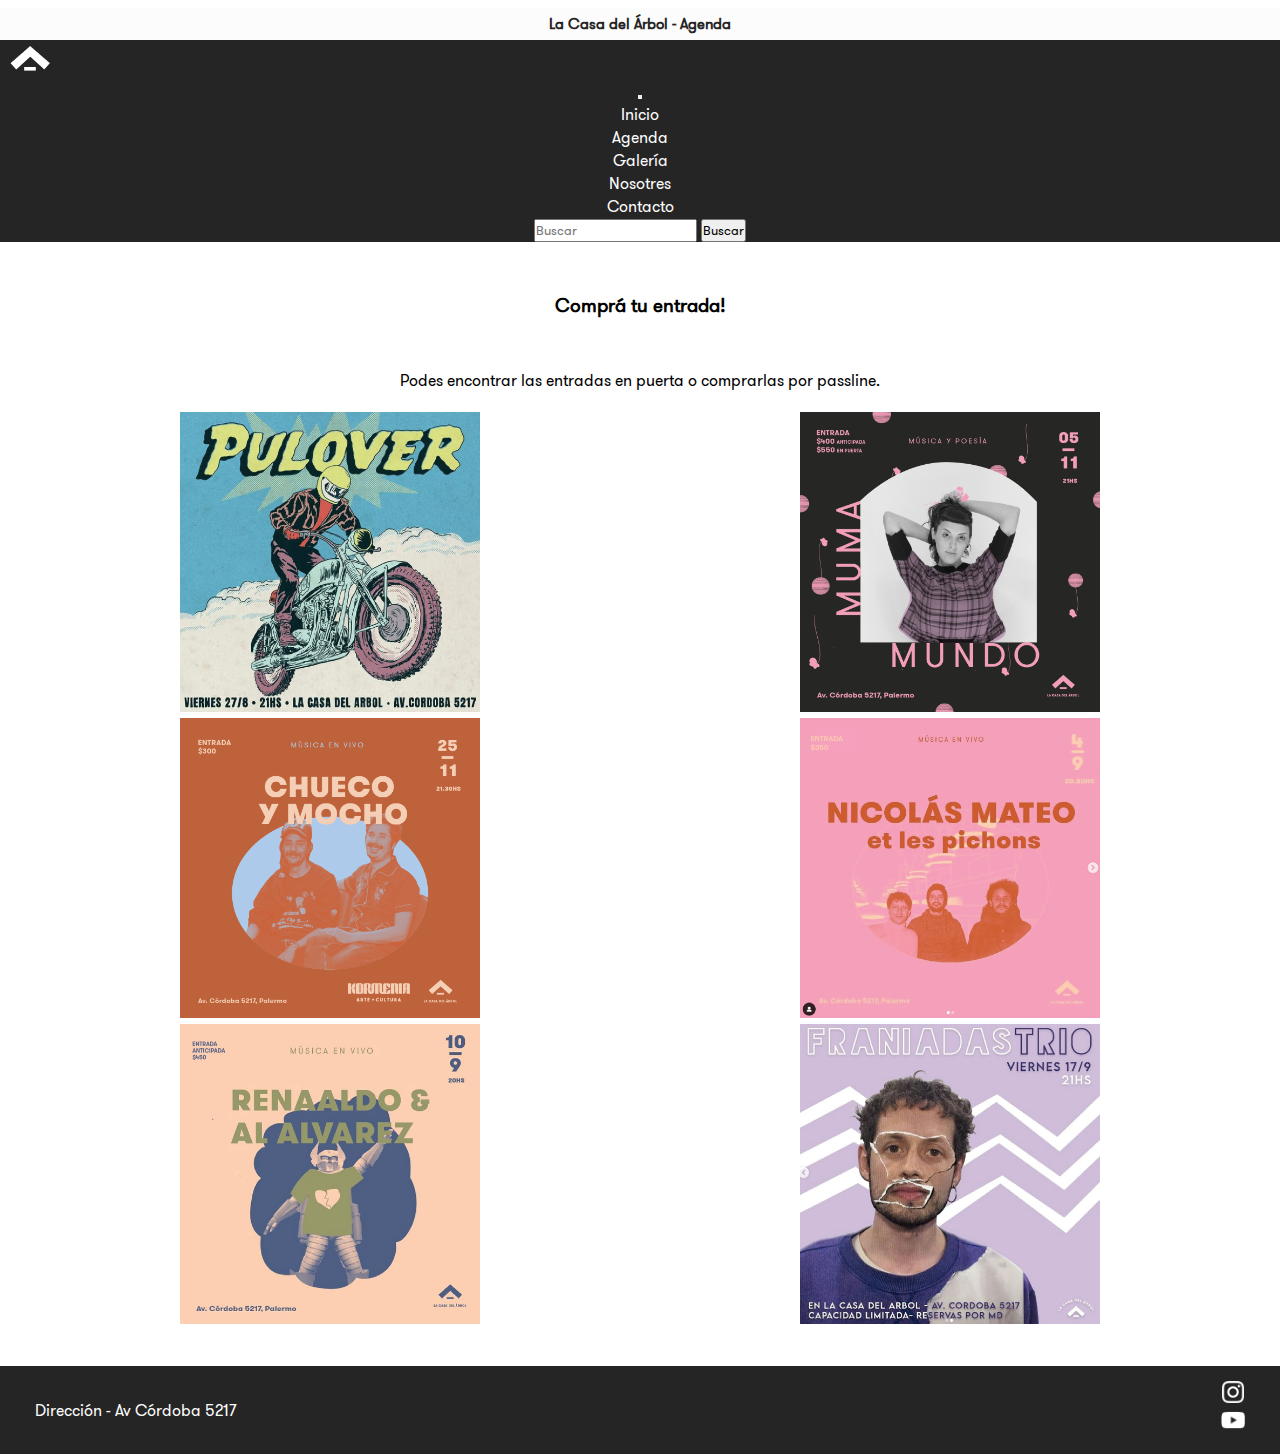
==== commit e6c8dc56: "Reordeno carpetas de SASS y ajusto SEO" ====
--- a/pages/agenda.html
+++ b/pages/agenda.html
@@ -11,6 +11,10 @@
         <link href="https://cdn.jsdelivr.net/npm/bootstrap@5.2.0-beta1/dist/css/bootstrap.min.css" rel="stylesheet" integrity="sha384-0evHe/X+R7YkIZDRvuzKMRqM+OrBnVFBL6DOitfPri4tjfHxaWutUpFmBp4vmVor" crossorigin="anonymous">
         <link rel="stylesheet" href="../css/style.css">
     
+        <!-- SEO -->
+        <meta name="keywords" content="cultura, indie, musica, arte, disidencias, libros, comida, bar, cerveza, papas fritas, juegos, metegol">
+        <meta name="description" content="Consultá nuestra agenda y adquirí tus entradas para nuestra programación cultural.">
+
         <!-- Título -->
         <title>La Casa del Árbol - Agenda</title>
     
@@ -24,7 +28,7 @@
                     <div class="col">
                         <div class="headerBox barraMenu">
                             <div class="tituloWeb">
-                                <h1>La Casa del Árbol - Nosotres</h1>
+                                <h1>La Casa del Árbol - Agenda</h1>
                             </div>
 
                             <!-- Nav con Bootstrap -->
@@ -74,43 +78,44 @@
             <div class="row">
                 <div class="col">
                     <div class="contenidoBodyAgenda">
-                        <h3 class="tituloAgenda">Comprá tu entrada!</h3>
+                        <div><h3 class="tituloAgenda">Comprá tu entrada!</h3></div>
+                        <div><p>Podes encontrar las entradas en puerta o comprarlas por passline.</p></div>
                         <div class="gridAgenda ">
-                            <div class="container"> <img src="../media/agenda/1.png" alt="logo-arbol" class="imgAgenda">
+                            <div class="container"> <img src="../media/agenda/1.png" alt="evento-cultural" class="imgAgenda">
                                 <div class="overlay">
                                     <div class="text">
                                         <a target="_blank" href="https://www.passline.com/productora/3146512-el-arbol-cultural-sas">Comprar en passline</a></div>
                                 </div>
                             </div>
-                            <div class="container"> <img src="../media/agenda/10.png" alt="logo-arbol" class="imgAgenda">
+                            <div class="container"> <img src="../media/agenda/10.png" alt="evento-cultural" class="imgAgenda">
                                 <div class="overlay">
                                     <div class="text">
                                         <a target="_blank" href="https://www.passline.com/productora/3146512-el-arbol-cultural-sas">Comprar en passline</a></div>
                                 </div>
                             </div>
                             <div class="container">
-                                <img src="../media/agenda/11.png" alt="logo-arbol" class="imgAgenda">
+                                <img src="../media/agenda/11.png" alt="evento-cultural" class="imgAgenda">
                                 <div class="overlay">
                                     <div class="text">
                                         <a target="_blank" href="https://www.passline.com/productora/3146512-el-arbol-cultural-sas">Comprar en passline</a></div>
                                 </div>
                             </div>
                             <div class="container">
-                                <img src="../media/agenda/2.png" alt="logo-arbol" class="imgAgenda">
+                                <img src="../media/agenda/2.png" alt="evento-cultural" class="imgAgenda">
                                 <div class="overlay">
                                     <div class="text">
                                         <a target="_blank" href="https://www.passline.com/productora/3146512-el-arbol-cultural-sas">Comprar en passline</a></div>
                                 </div>
                             </div>
                             <div class="container">
-                                <img src="../media/agenda/3.png" alt="logo-arbol" class="imgAgenda">
+                                <img src="../media/agenda/3.png" alt="evento-cultural" class="imgAgenda">
                                 <div class="overlay">
                                     <div class="text">
                                         <a target="_blank" href="https://www.passline.com/productora/3146512-el-arbol-cultural-sas">Comprar en passline</a></div>
                                 </div>
                             </div>
                             <div class="container">
-                                <img src="../media/agenda/4.png" alt="logo-arbol" class="imgAgenda">
+                                <img src="../media/agenda/4.png" alt="evento-cultural" class="imgAgenda">
                                 <div class="overlay">
                                     <div class="text">
                                         <a target="_blank" href="https://www.passline.com/productora/3146512-el-arbol-cultural-sas">Comprar en passline</a></div>
--- a/css/style.css
+++ b/css/style.css
@@ -14,6 +14,17 @@
   list-style-type: none;
 }
 
+/* Extend Flex */
+.displayFlex, .footerLogos, .footerDireccion, .menuHeader, .logoHeader {
+  display: flex;
+  flex-direction: row;
+}
+
+.flexCentrado, .imagenNosotres, .textoDescripcion, .tituloNosotres, .cajatituloNosotres {
+  display: flex;
+  align-items: center;
+}
+
 /* Barra Título */
 h1 {
   color: rgb(38, 37, 37);
@@ -40,8 +51,6 @@
 
 .logoHeader {
   grid-area: logoHeader;
-  display: flex;
-  flex-direction: row;
   justify-content: flex-start;
   align-items: center;
   padding-left: 20px;
@@ -49,8 +58,6 @@
 
 .menuHeader {
   grid-area: menuHeader;
-  display: flex;
-  flex-direction: row;
   justify-content: space-around;
   align-items: center;
   padding-right: 0px;
@@ -66,16 +73,6 @@
 
 .bg-dark {
   background-color: rgb(38, 37, 37);
-}
-
-/* Body General */
-body {
-  text-align: center;
-}
-
-a {
-  color: rgb(252, 252, 252);
-  text-decoration: none;
 }
 
 /* Footer General */
@@ -97,8 +94,6 @@
 
 .footerDireccion {
   grid-area: direccion;
-  display: flex;
-  flex-direction: row;
   justify-content: flex-start;
   align-items: center;
   padding-left: 20px;
@@ -106,23 +101,30 @@
 
 h6 {
   font-size: 90%;
+}
+
+a {
+  color: rgb(252, 252, 252);
   text-decoration: none;
 }
 
 .footerLogos {
   grid-area: logos;
-  display: flex;
-  flex-direction: row;
   justify-content: flex-end;
   align-items: center;
   padding-right: 20px;
 }
 
-/* Página Index */
+/* Body General */
+body {
+  text-align: center;
+}
+
+/* Mixins */ /* Página Index */
 .gridBodyInicio {
   display: grid;
-  grid-template-areas: "tituloWeb" "barraMenu" "contenidoBody" "barraFooter";
-  grid-template-rows: auto 100px auto auto;
+  grid-template-areas: "tituloWeb" "barraMenu" "$body" "barraFooter";
+  grid-template-rows: auto auto auto auto;
   grid-template-columns: auto;
 }
 
@@ -138,26 +140,16 @@
   grid-area: contenidoBody;
   display: flex;
   justify-content: center;
+  background: url(https://s3-us-west-2.amazonaws.com/s.cdpn.io/652/confectionary.png);
 }
 
 .logo {
   padding: 40px;
   height: 300px;
-  margin-top: 50%;
-  margin-bottom: 50%;
-  -webkit-animation-name: logoIn;
-          animation-name: logoIn;
-  -webkit-animation-duration: 3s;
-          animation-duration: 3s;
-}
-
-@-webkit-keyframes logoIn {
-  0% {
-    opacity: 0;
-  }
-  100% {
-    opacity: 2;
-  }
+  margin-top: 90%;
+  margin-bottom: 90%;
+  animation-name: logoIn;
+  animation-duration: 3s;
 }
 
 @keyframes logoIn {
@@ -175,14 +167,19 @@
 /* Página Agenda */
 .gridBodyAgenda {
   display: grid;
-  grid-template-areas: "tituloWeb" "barraMenu" "contenidoBodyAgenda" "barraFooter";
-  grid-template-rows: auto 100px auto auto;
+  grid-template-areas: "tituloWeb" "barraMenu" "$body" "barraFooter";
+  grid-template-rows: auto auto auto auto;
   grid-template-columns: auto;
 }
 
 .contenidoBodyAgenda {
   grid-area: contenidoBodyAgenda;
-  margin-bottom: 1rem;
+  padding-bottom: 1rem;
+  background: url(https://s3-us-west-2.amazonaws.com/s.cdpn.io/652/confectionary.png);
+}
+
+.tituloAgenda {
+  padding: 50px;
 }
 
 .imgAgenda {
@@ -221,66 +218,22 @@
 }
 
 .gridAgenda {
+  padding: 20px;
   display: grid;
   grid-template-columns: auto auto;
-}
-
-/* Página Galería */
-.gridBodyGaleria {
-  display: grid;
-  grid-template-areas: "tituloWeb" "barraMenu" "contenidoBodyGaleria" "barraFooter";
-  grid-template-rows: auto 100px auto auto;
-  grid-template-columns: auto;
-}
-
-.contenidoBodyGaleria {
-  grid-area: contenidoBodyGaleria;
-}
-
-.fotosGaleria {
-  height: 270px;
-  -webkit-animation-name: galeria;
-          animation-name: galeria;
-}
-.fotosGaleria:hover {
-  opacity: 0.5;
-}
-
-.tituloGaleria,
-.tituloAgenda {
-  padding: 20px;
-}
-
-.grid-layout {
-  background-color: rgb(252, 252, 252);
-  padding: 20px;
-  padding-bottom: 40px;
-  display: grid;
-  grid-template-areas: "auto auto";
-  grid-template-columns: 50% 50%;
-}
-
-.caja {
-  display: flex;
-  background-color: rgb(252, 252, 252);
-  justify-content: center;
-  padding: 5px;
-}
-
-.c1 {
-  background-color: rgb(252, 252, 252);
 }
 
 /* Página Nosotres */
 .gridBodyNosotres {
   display: grid;
-  grid-template-areas: "tituloWeb" "barraMenu" "contenidoBodyNosotres" "barraFooter";
-  grid-template-rows: auto 100px auto auto;
+  grid-template-areas: "tituloWeb" "barraMenu" "$body" "barraFooter";
+  grid-template-rows: auto auto auto auto;
   grid-template-columns: auto;
 }
 
 .contenidoBodyNosotres {
   grid-area: contenidoBodyNosotres;
+  background: url(https://s3-us-west-2.amazonaws.com/s.cdpn.io/652/confectionary.png);
 }
 
 .gridNosotres {
@@ -292,34 +245,24 @@
 }
 
 .cajatituloNosotres {
-  display: flex;
   grid-area: titulo;
   justify-content: center;
-  align-items: center;
-}
-
-.tituloNosotres {
-  display: flex;
-  align-items: center;
-  margin-top: 1rem;
+  margin-top: 70px;
 }
 
 .textoDescripcion {
   grid-area: texto;
-  display: flex;
-  align-content: center;
   justify-content: center;
   height: auto;
   max-width: 600px;
   padding: 1rem;
   margin-top: 0.5rem;
+  margin: 1rem;
 }
 
 .imagenNosotres {
   grid-area: imagen;
-  display: flex;
   justify-items: center;
-  align-items: center;
   height: auto;
   width: 100%;
   padding: 40px;
@@ -327,14 +270,59 @@
   margin-bottom: 10px;
 }
 
+/* Página Galería */
+.gridBodyGaleria {
+  display: grid;
+  grid-template-areas: "tituloWeb" "barraMenu" "$body" "barraFooter";
+  grid-template-rows: auto auto auto auto;
+  grid-template-columns: auto;
+}
+
+.contenidoBodyGaleria {
+  grid-area: contenidoBodyGaleria;
+  background: url(https://s3-us-west-2.amazonaws.com/s.cdpn.io/652/confectionary.png);
+  padding: 3.5%;
+}
+
+.fotosGaleria {
+  height: 270px;
+  animation-name: galeria;
+}
+.fotosGaleria:hover {
+  opacity: 0.5;
+}
+
+.tituloGaleria {
+  padding: 10px;
+}
+
+.grid-layout {
+  padding: 20px;
+  padding-bottom: 40px;
+  display: grid;
+  grid-template-areas: "auto auto";
+  grid-template-columns: 50% 50%;
+}
+
+.caja {
+  display: flex;
+  justify-content: center;
+  padding: 5px;
+}
+
 /* Página Contacto */
 .gridBodyContacto {
   display: grid;
-  grid-template-areas: "tituloWeb" "barraMenu" "contenidoBodyContacto" "barraFooter";
+  grid-template-areas: "tituloWeb" "barraMenu" "$body" "barraFooter";
   grid-template-rows: auto auto auto auto;
   grid-template-columns: auto;
 }
 
+.fondoGaleria {
+  background: url(https://s3-us-west-2.amazonaws.com/s.cdpn.io/652/confectionary.png);
+  padding: 5%;
+}
+
 .contenidoBodyContacto {
   grid-area: contenidoBodyContacto;
 }
@@ -345,13 +333,12 @@
 }
 
 .fotoContacto {
-  padding: 10px;
-  height: 300px;
+  padding: 2rem;
+  width: 100%;
 }
 
 .formularioContacto {
-  margin: 10px;
-  padding: 18px;
+  padding: 28px;
 }
 
 .formu {
@@ -363,29 +350,26 @@
 
 /* Media Queries */
 @media screen and (max-width: 460px) {
+  /* Título */
+  h1 {
+    display: none;
+  }
   /* Página Index */
   .gridBodyInicio {
     display: grid;
-    grid-template-areas: "tituloWeb" "barraMenu" "contenidoBody" "barraFooter";
-    grid-template-rows: auto 80px auto auto;
-    grid-template-columns: auto;
-  }
-
+    grid-template-areas: "tituloWeb" "barraMenu" "$body" "barraFooter";
+    grid-template-rows: auto auto auto auto;
+    grid-template-columns: auto;
+  }
   .barraMenu {
     grid-area: barraMenu;
   }
-
-  h1 {
-    display: none;
-  }
-
   .gridHeader {
     background-color: rgb(38, 37, 37);
     display: grid;
     grid-template-areas: "logoHeader menuHeader";
     grid-template-columns: 25% 75%;
   }
-
   .menuHeader {
     grid-area: menuHeader;
     display: flex;
@@ -395,88 +379,64 @@
     padding-right: 20px;
     flex-wrap: wrap;
   }
-
-  .botoninicio {
-    display: none;
-  }
-
   .contenidoBody {
     grid-area: contenidoBody;
     display: flex;
     justify-content: center;
-    margin-bottom: 80px;
-    margin-top: 70px;
-  }
-
+    padding-bottom: 150px;
+    padding-top: 150px;
+  }
   .logo {
     padding: 0px;
     margin: 70px;
     height: 120px;
   }
-
   .barraFooter {
     grid-area: barraFooter;
   }
-
-  /* Página Agenda */
   .gridBodyAgenda {
     display: grid;
-    grid-template-areas: "barraMenu" "contenidoBodyAgenda" "barraFooter";
-    grid-template-rows: 80px auto auto;
-    grid-template-columns: 100%;
-  }
-
+    grid-template-areas: "tituloWeb" "barraMenu" "$body" "barraFooter";
+    grid-template-rows: auto auto auto auto;
+    grid-template-columns: auto;
+  }
   .gridAgenda {
     display: grid;
     grid-template-columns: auto;
   }
-
   .imgAgenda {
     height: 200px;
   }
-
   .contenidoBodyAgenda {
     grid-area: contenidoBodyAgenda;
-    margin-top: 50px;
-  }
-
+    padding-top: 20px;
+  }
   /* Página Galeria */
   .gridBodyGaleria {
     display: grid;
-    grid-template-areas: "barraMenu" "contenidoBodyGaleria" "barraFooter";
-    grid-template-rows: 80px auto 100px;
-    grid-template-columns: 100%;
-  }
-
+    grid-template-areas: "tituloWeb" "barraMenu" "$body" "barraFooter";
+    grid-template-rows: auto auto auto auto;
+    grid-template-columns: auto;
+  }
   .grid-layout {
-    background-color: rgb(252, 252, 252);
-    padding: 20px;
     padding-bottom: 40px;
     display: grid;
     grid-template-areas: "auto";
     grid-template-columns: 100%;
   }
-
   .contenidoBodyGaleria {
-    margin-top: 70px;
-  }
-
+    padding-top: 50px;
+  }
   .fotosGaleria {
     height: 150px;
   }
-
-  h1 {
-    display: none;
-  }
-
   /* Página Nosotres */
   .gridBodyNosotres {
     display: grid;
-    grid-template-areas: "barraMenu" "contenidoBodyNosotres" "barraFooter";
-    grid-template-rows: auto auto auto;
-    grid-template-columns: 100%;
-  }
-
+    grid-template-areas: "tituloWeb" "barraMenu" "$body" "barraFooter";
+    grid-template-rows: auto auto auto auto;
+    grid-template-columns: auto;
+  }
   .gridNosotres {
     display: grid;
     grid-template-rows: 8% auto auto;
@@ -484,10 +444,9 @@
     grid-template-columns: 100%;
     grid-gap: 0px;
     justify-items: center;
-    margin-top: 70px;
-    margin-bottom: 40px;
-  }
-
+    padding-top: 2rem;
+    padding-bottom: 40px;
+  }
   .textoDescripcion {
     grid-area: texto;
     display: flex;
@@ -496,7 +455,6 @@
     width: 100%;
     padding: 30px;
   }
-
   .imagenNosotres {
     grid-area: imagen;
     display: flex;
@@ -504,31 +462,32 @@
     align-items: center;
     width: 100%;
   }
-
   /* Página Contacto */
   .gridBodyContacto {
     display: grid;
-    grid-template-areas: "barraMenu" "contenidoBodyContacto" "barraFooter";
-    grid-template-rows: auto auto auto;
-    grid-template-columns: 100%;
-  }
-
+    grid-template-areas: "tituloWeb" "barraMenu" "$body" "barraFooter";
+    grid-template-rows: auto auto auto auto;
+    grid-template-columns: auto;
+  }
   .fotoContacto {
-    padding: 10px;
-    height: 180px;
-  }
-
+    padding: 2rem;
+    width: 100%;
+  }
+  .tituloGaleria {
+    padding-top: 3rem;
+  }
   .formularioContacto {
     margin: 10px;
     padding: 18px;
     margin-top: 50px;
     margin-bottom: 10px;
   }
-
   .formu {
     display: flex;
     justify-items: center;
     align-items: center;
     flex-direction: column;
   }
-}/*# sourceMappingURL=style.css.map */+}
+
+/*# sourceMappingURL=style.css.map */
